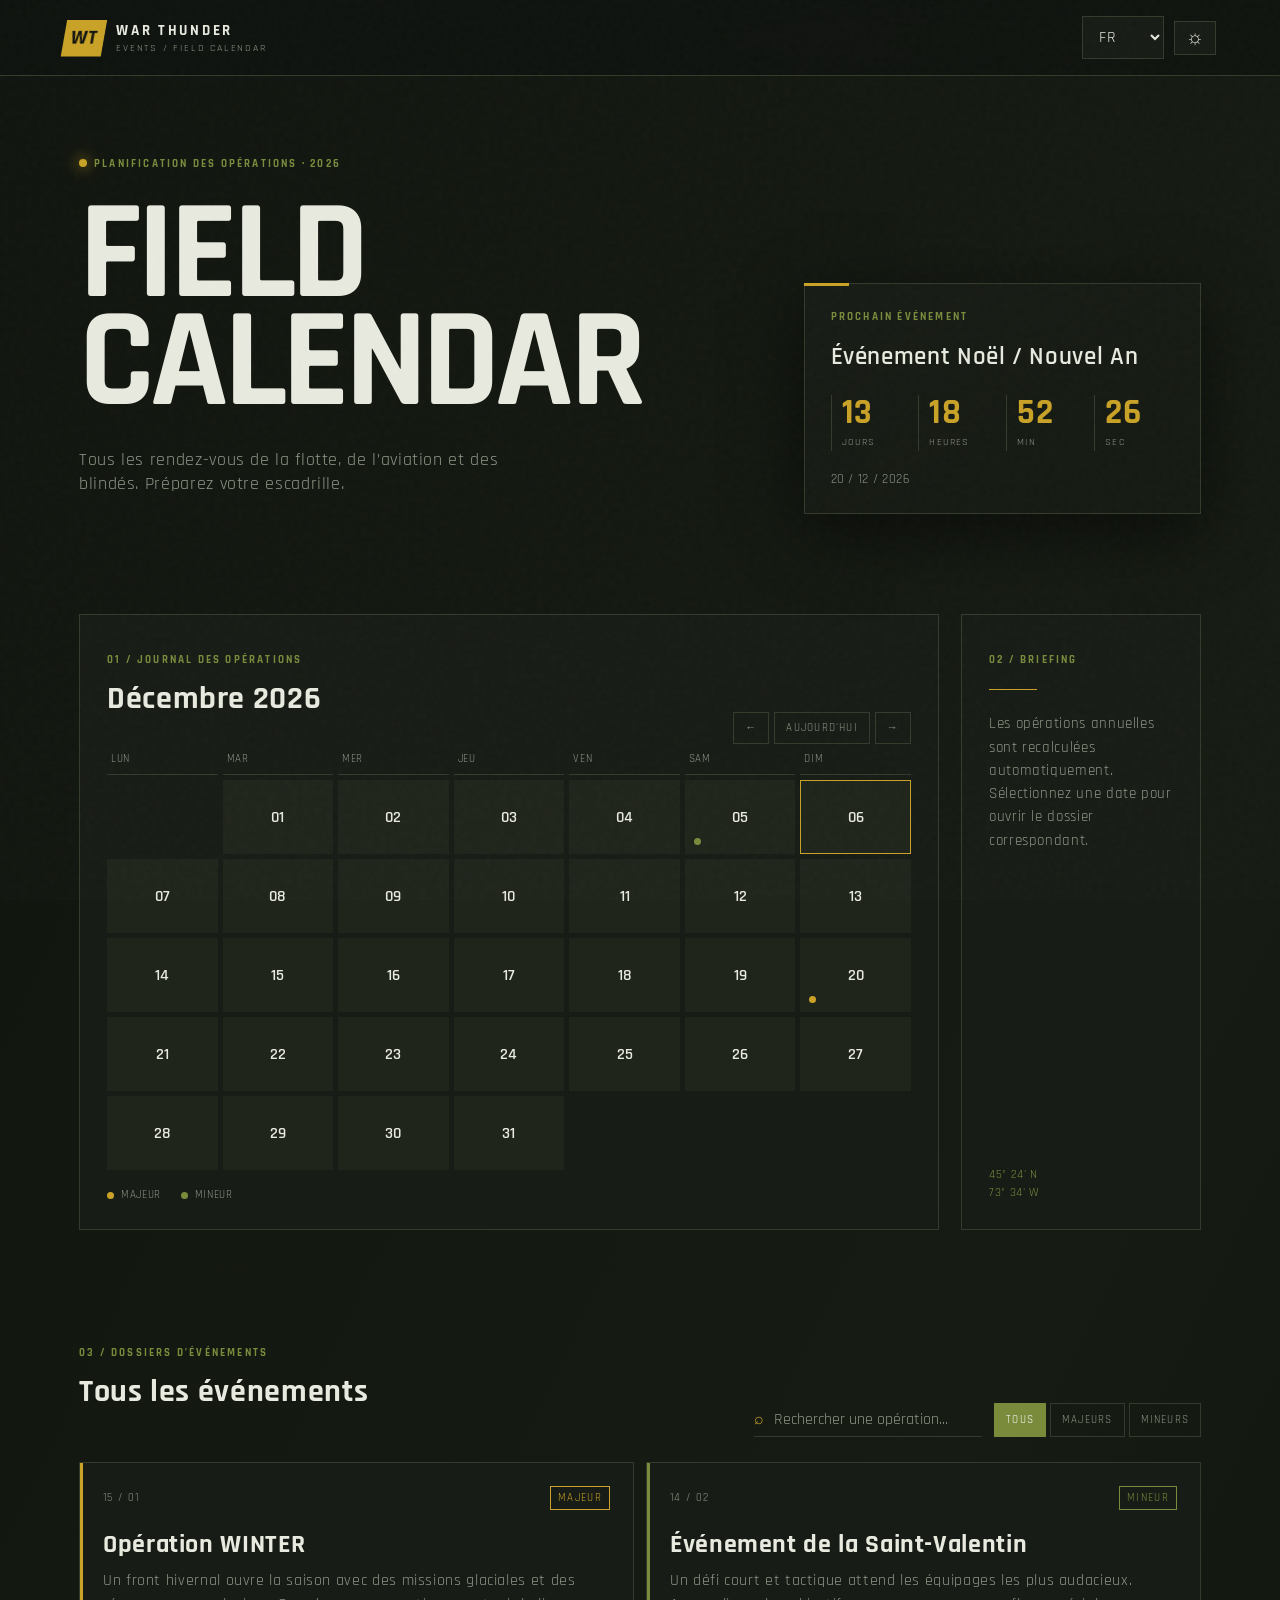
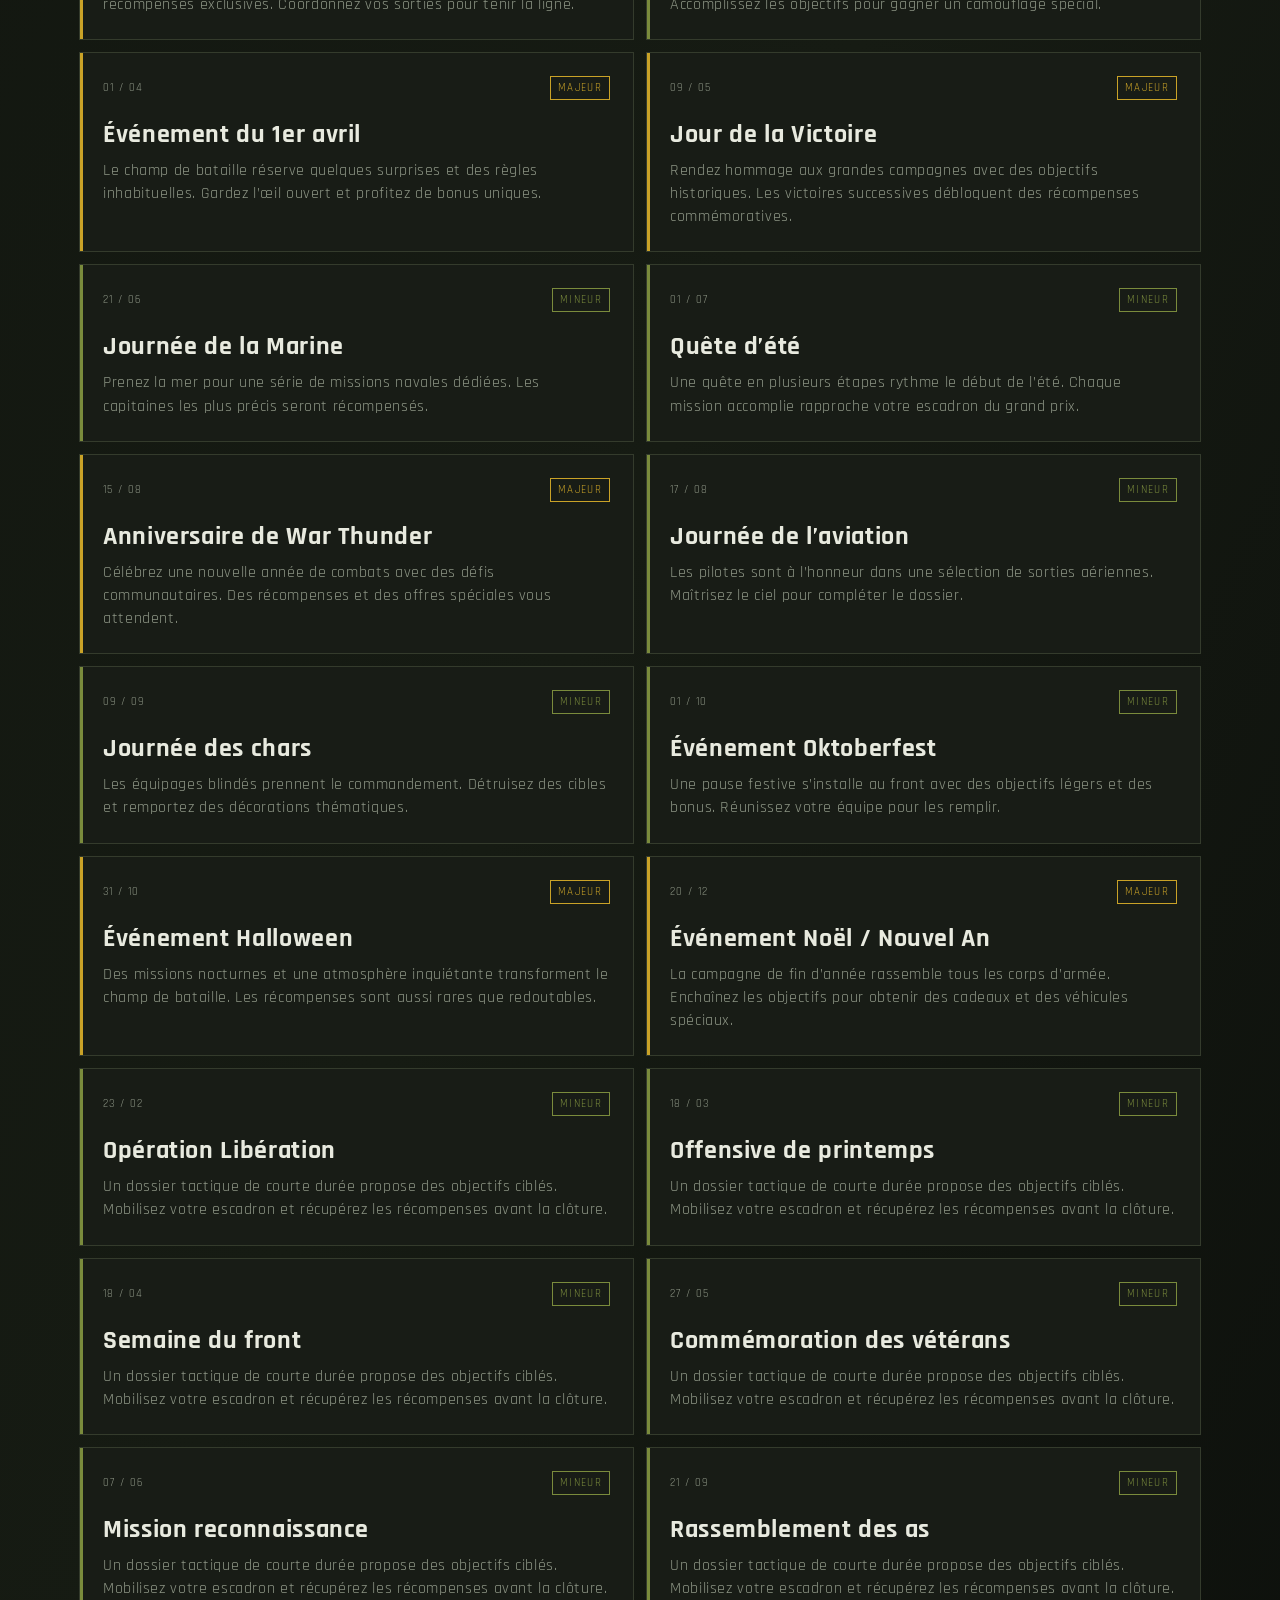
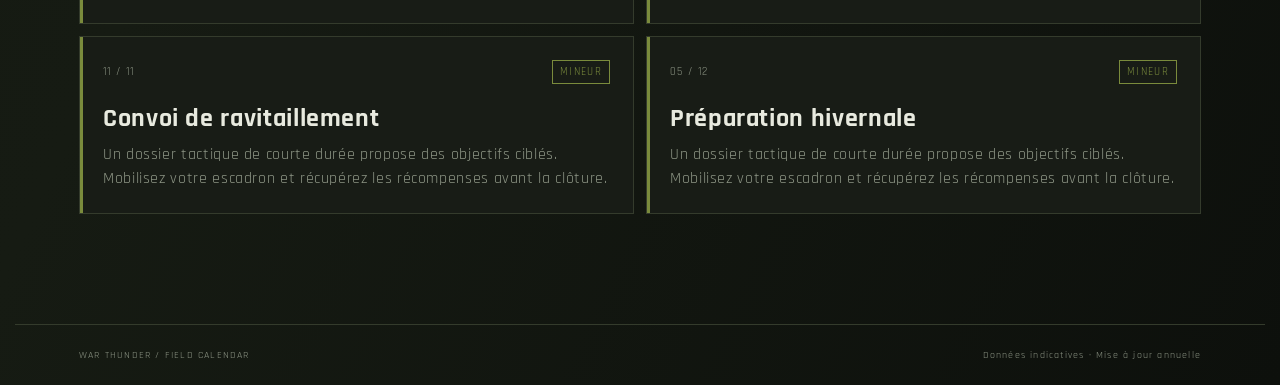
==== index.html @ 194f0b85 "Add files via upload" ====
<!doctype html>
<html lang="fr">
<head>
  <meta charset="utf-8"><meta name="viewport" content="width=device-width, initial-scale=1">
  <meta name="theme-color" content="#10130f">
  <title>War Thunder Events — Field Calendar</title>
  <link rel="preconnect" href="https://fonts.googleapis.com"><link rel="preconnect" href="https://fonts.gstatic.com" crossorigin>
  <link href="https://fonts.googleapis.com/css2?family=Rajdhani:wght@400;500;600;700&display=swap" rel="stylesheet">
  <link rel="stylesheet" href="style.css">
</head>
<body>
  <div class="grain"></div>
  <header class="topbar">
    <a class="brand" href="#top" aria-label="War Thunder Events"><span class="brand-mark">WT</span><span><b>WAR THUNDER</b><small>EVENTS / FIELD CALENDAR</small></span></a>
    <div class="controls"><label class="select-wrap"><span class="sr-only">Language</span><select id="languageSelect" aria-label="Language"><option value="fr">FR</option><option value="en">EN</option><option value="ru">RU</option><option value="de">DE</option><option value="es">ES</option><option value="zh">中文</option></select></label><button id="themeToggle" class="icon-button" aria-label="Toggle theme">☼</button></div>
  </header>
  <main id="top">
    <section class="hero"><div class="hero-copy"><p class="eyebrow"><span class="status-dot"></span><span data-i18n="subtitle">PLANIFICATION DES OPÉRATIONS · 2026</span></p><h1 data-i18n="title">FIELD<br><em>CALENDAR</em></h1><p class="intro" data-i18n="intro">Tous les rendez-vous de la flotte, de l'aviation et des blindés. Préparez votre escadrille.</p></div><div class="countdown-panel"><div class="panel-label" data-i18n="nextEvent">PROCHAIN ÉVÉNEMENT</div><div id="countdownName" class="countdown-name">—</div><div class="countdown-grid"><div><strong id="days">00</strong><span data-i18n="days">JOURS</span></div><div><strong id="hours">00</strong><span data-i18n="hours">HEURES</span></div><div><strong id="mins">00</strong><span data-i18n="mins">MIN</span></div><div><strong id="secs">00</strong><span data-i18n="secs">SEC</span></div></div><div id="countdownDate" class="countdown-date">—</div></div></section>
    <section class="workspace">
      <div class="calendar-card"><div class="section-head"><div><p class="kicker">01 / <span data-i18n="calendarLabel">OPERATIONS LOG</span></p><h2 id="monthLabel">—</h2></div><div class="month-nav"><button id="prevMonth" aria-label="Previous month">←</button><button id="todayBtn" data-i18n="today">AUJOURD'HUI</button><button id="nextMonth" aria-label="Next month">→</button></div></div><div id="calendar" class="calendar" aria-label="Event calendar"></div><div class="legend"><span><i class="legend-dot major-dot"></i><span data-i18n="major">MAJEUR</span></span><span><i class="legend-dot minor-dot"></i><span data-i18n="minor">MINEUR</span></span></div></div>
      <aside class="briefing"><p class="kicker">02 / BRIEFING</p><div class="briefing-line"></div><p data-i18n="briefing">Les opérations annuelles sont recalculées automatiquement. Sélectionnez une date pour ouvrir le dossier correspondant.</p><div class="coordinates">45° 24' N<br>73° 34' W</div></aside>
    </section>
    <section class="events-section"><div class="events-header"><div><p class="kicker">03 / <span data-i18n="eventsTitle">EVENT DOSSIERS</span></p><h2 data-i18n="eventsHeading">Tous les événements</h2></div><div class="tools"><label class="search"><span>⌕</span><input id="searchInput" type="search" data-i18n-placeholder="searchPh" placeholder="Rechercher une opération..."></label><div class="filters"><button class="filter active" data-filter="all" data-i18n="filterAll">TOUS</button><button class="filter" data-filter="major" data-i18n="filterMajor">MAJEURS</button><button class="filter" data-filter="minor" data-i18n="filterMinor">MINEURS</button></div></div></div><div id="eventsList" class="events-list"></div><p id="emptyState" class="empty" hidden data-i18n="noEvents">Aucun dossier ne correspond à votre recherche.</p></section>
  </main>
  <footer><span>WAR THUNDER / FIELD CALENDAR</span><span data-i18n="footer">Données indicatives · Mise à jour annuelle</span></footer>
  <script src="script.js"></script>
<script type="module" src="https://static.cloudflareinsights.com/beacon.min.js/v31edd6df95cf4e85bb4c19e7a9bdbcba1788362987495" integrity="sha512-iIg7k2xntmwu6/uSb5tpc/hySgZc4eoL31yB29W6tJFo2akwjPWcEqnCEdJvGexCL0KEQwVYv5BlowfhVz26hg==" data-cf-beacon='{"version":"2024.11.0","token":"8607d2a720d14b038279025b2b5a82e5","spa":2}' crossorigin="anonymous"></script>
</body>
</html>
---- style.css ----
:root{--bg:#10130f;--surface:#181c16;--surface2:#20251c;--ink:#e8eadf;--muted:#8d9585;--line:#343b2c;--olive:#7a8b3c;--gold:#c9a227;--danger:#b76b4b;--shadow:0 18px 60px #0008}*{box-sizing:border-box}html{scroll-behavior:smooth}body{margin:0;background:var(--bg);color:var(--ink);font-family:Rajdhani, sans-serif;letter-spacing:.04em;min-height:100vh;background-image:linear-gradient(115deg,#11150f 0%,#161b13 55%,#0d100c 100%)}body.light{--bg:#e7e8df;--surface:#f5f5ee;--surface2:#e0e2d6;--ink:#182016;--muted:#5d6654;--line:#c4cabb;--shadow:0 18px 55px #5b644622;background-image:linear-gradient(120deg,#e9eadf,#dfe3d6)}button,input,select{font:inherit}button{cursor:pointer}.grain{position:fixed;inset:0;pointer-events:none;opacity:.05;z-index:10;background-image:url("data:image/svg+xml,%3Csvg viewBox='0 0 180 180' xmlns='http://www.w3.org/2000/svg'%3E%3Cfilter id='n'%3E%3CfeTurbulence type='fractalNoise' baseFrequency='.85' numOctaves='4' stitchTiles='stitch'/%3E%3C/filter%3E%3Crect width='100%25' height='100%25' filter='url(%23n)' opacity='.5'/%3E%3C/svg%3E")} .topbar{height:76px;padding:0 clamp(20px,5vw,76px);display:flex;align-items:center;justify-content:space-between;border-bottom:1px solid var(--line);background:#10130fcc;backdrop-filter:blur(10px);position:sticky;top:0;z-index:5}.light .topbar{background:#e7e8dfdd}.brand{display:flex;gap:12px;align-items:center;color:var(--ink);text-decoration:none}.brand-mark{font-weight:700;color:var(--bg);background:var(--gold);padding:8px 7px;font-size:20px;line-height:1;transform:skew(-10deg)}.brand b,.brand small{display:block}.brand b{font-size:15px;letter-spacing:.18em}.brand small{font-size:10px;color:var(--muted);letter-spacing:.18em;margin-top:2px}.controls{display:flex;gap:10px;align-items:center}.select-wrap select,.icon-button{border:1px solid var(--line);background:var(--surface);color:var(--ink);padding:9px 12px}.select-wrap select{letter-spacing:.1em}.icon-button{font-size:20px;line-height:1;padding:6px 11px}.sr-only{position:absolute;width:1px;height:1px;overflow:hidden;clip:rect(0,0,0,0)}main{max-width:1250px;margin:auto;padding:70px clamp(20px,5vw,76px) 30px}.hero{display:grid;grid-template-columns:1.4fr .85fr;gap:70px;align-items:end;min-height:340px}.eyebrow,.kicker,.panel-label{font-size:11px;letter-spacing:.2em;color:var(--olive);font-weight:700}.status-dot{display:inline-block;width:8px;height:8px;background:var(--gold);border-radius:50%;margin-right:7px;box-shadow:0 0 14px var(--gold)}h1{font-size:clamp(66px,11vw,148px);line-height:.77;margin:30px 0;color:var(--ink);letter-spacing:-.035em;font-weight:700}h1 em{font-style:normal;color:var(--olive);-webkit-text-stroke:1px var(--olive);color:transparent}.intro{max-width:420px;color:var(--muted);font-size:18px;line-height:1.35}.countdown-panel{border:1px solid var(--line);background:linear-gradient(145deg,var(--surface),transparent);padding:26px;position:relative;box-shadow:var(--shadow)}.countdown-panel:before{content:"";position:absolute;top:-1px;left:-1px;width:45px;height:3px;background:var(--gold)}.countdown-name{font-size:25px;font-weight:600;margin:17px 0 22px}.countdown-grid{display:grid;grid-template-columns:repeat(4,1fr);gap:8px}.countdown-grid div{border-left:1px solid var(--line);padding-left:10px}.countdown-grid strong{font-size:35px;display:block;color:var(--gold);line-height:1}.countdown-grid span{font-size:10px;color:var(--muted);letter-spacing:.12em}.countdown-date{color:var(--muted);font-size:13px;margin-top:20px}.workspace{display:grid;grid-template-columns:1fr 240px;gap:22px;margin-top:100px}.calendar-card,.briefing{border:1px solid var(--line);background:var(--surface);padding:27px}.section-head,.events-header{display:flex;justify-content:space-between;align-items:end;gap:20px}.section-head h2,.events-header h2{font-size:32px;margin:7px 0 25px}.month-nav{display:flex;gap:5px}.month-nav button,.filter{border:1px solid var(--line);background:transparent;color:var(--muted);padding:8px 11px;text-transform:uppercase;font-size:11px;letter-spacing:.11em}.month-nav button:hover,.filter:hover,.filter.active{background:var(--olive);border-color:var(--olive);color:#fff}.calendar{display:grid;grid-template-columns:repeat(7,1fr);gap:5px}.weekday{font-size:11px;color:var(--muted);padding:8px 4px;border-bottom:1px solid var(--line)}.day{min-height:74px;border:1px solid transparent;background:var(--surface2);padding:7px;position:relative;color:var(--muted);transition:.2s}.day.current{color:var(--ink)}.day:hover{border-color:var(--olive);transform:translateY(-2px)}.day.today{outline:1px solid var(--gold);outline-offset:-1px}.day-number{font-weight:600}.event-pips{display:flex;gap:4px;position:absolute;bottom:8px;left:8px}.pip{width:7px;height:7px;border-radius:50%;background:var(--gold)}.pip.minor{background:var(--olive)}.legend{display:flex;gap:20px;margin-top:18px;color:var(--muted);font-size:11px}.legend span{display:flex;align-items:center;gap:7px}.legend-dot{width:7px;height:7px;border-radius:50%;display:inline-block}.major-dot{background:var(--gold)}.minor-dot{background:var(--olive)}.briefing{align-self:stretch;position:relative}.briefing-line{height:1px;background:var(--gold);width:48px;margin:22px 0}.briefing p:not(.kicker){color:var(--muted);line-height:1.55;font-size:15px}.coordinates{position:absolute;bottom:27px;color:var(--olive);font-size:12px;line-height:1.5}.events-section{margin-top:105px}.tools{display:flex;gap:12px;flex-wrap:wrap}.search{display:flex;align-items:center;gap:8px;border-bottom:1px solid var(--line);padding:5px 0;color:var(--gold)}.search input{border:0;outline:0;background:transparent;color:var(--ink);width:210px}.search input::placeholder{color:var(--muted)}.filters{display:flex;gap:4px}.events-list{display:grid;grid-template-columns:repeat(2,1fr);gap:12px;margin-top:25px}.event-card{border:1px solid var(--line);padding:23px;background:var(--surface);position:relative;transition:.25s;animation:rise .4s both}.event-card:hover{border-color:var(--olive);box-shadow:var(--shadow);transform:translateY(-3px)}.event-card:before{content:"";position:absolute;left:0;top:0;bottom:0;width:3px;background:var(--olive)}.event-card.major:before{background:var(--gold)}.card-meta{display:flex;justify-content:space-between;align-items:center;font-size:11px;color:var(--muted);letter-spacing:.12em}.badge{padding:4px 7px;border:1px solid var(--olive);color:var(--olive)}.major .badge{border-color:var(--gold);color:var(--gold)}.event-card h3{font-size:26px;margin:18px 0 8px}.event-card p{color:var(--muted);line-height:1.45;margin:0;font-size:16px}.empty{color:var(--muted);padding:40px 0}.flash{animation:flash .8s}@keyframes rise{from{opacity:0;transform:translateY(10px)}to{opacity:1;transform:none}}@keyframes flash{50%{box-shadow:0 0 0 5px #c9a22766}}footer{max-width:1250px;margin:80px auto 0;padding:24px clamp(20px,5vw,76px);border-top:1px solid var(--line);display:flex;justify-content:space-between;color:var(--muted);font-size:10px;letter-spacing:.12em}@media(max-width:800px){.hero{grid-template-columns:1fr;gap:30px}.workspace{grid-template-columns:1fr;margin-top:55px}.briefing{display:none}.events-header{align-items:start;flex-direction:column}.events-list{grid-template-columns:1fr}.section-head{align-items:start;flex-direction:column}.month-nav{align-self:stretch}.month-nav button{flex:1}.day{min-height:58px}main{padding-top:45px}h1{margin:22px 0}.topbar{height:65px}}
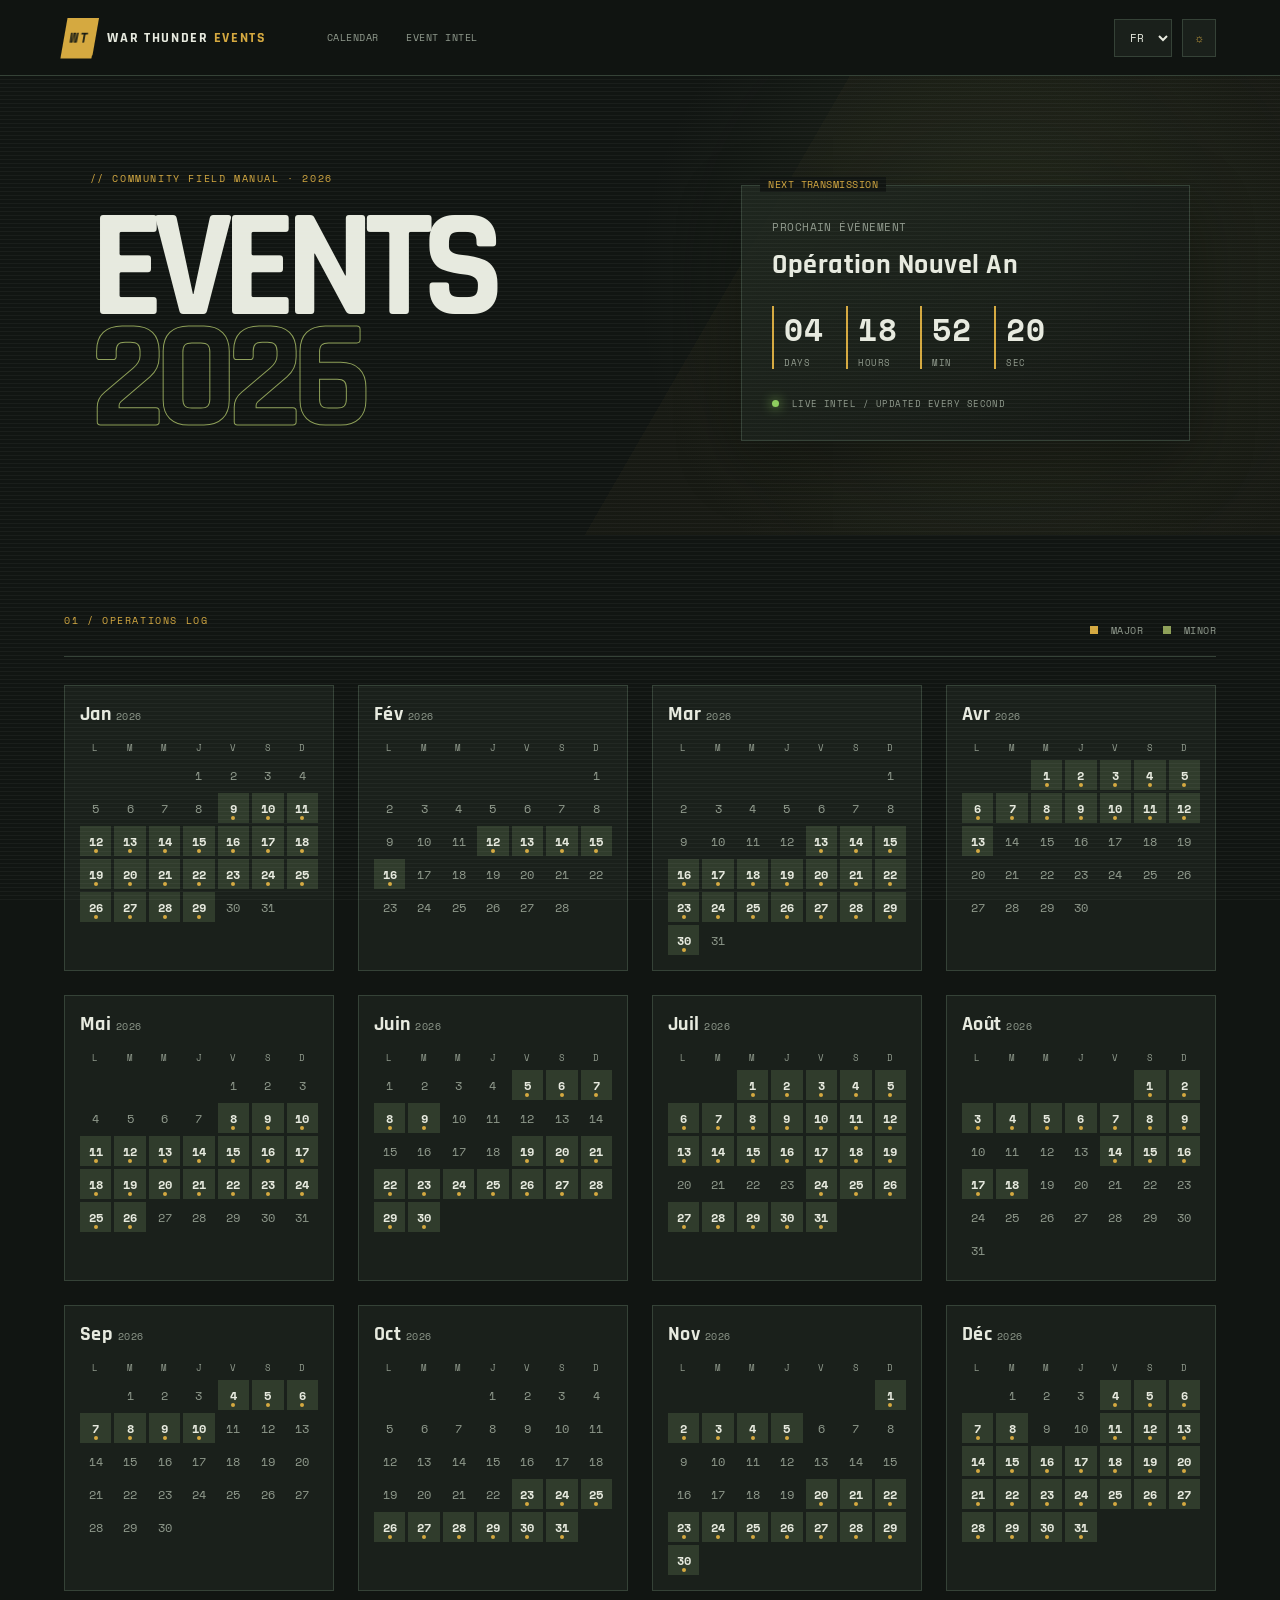
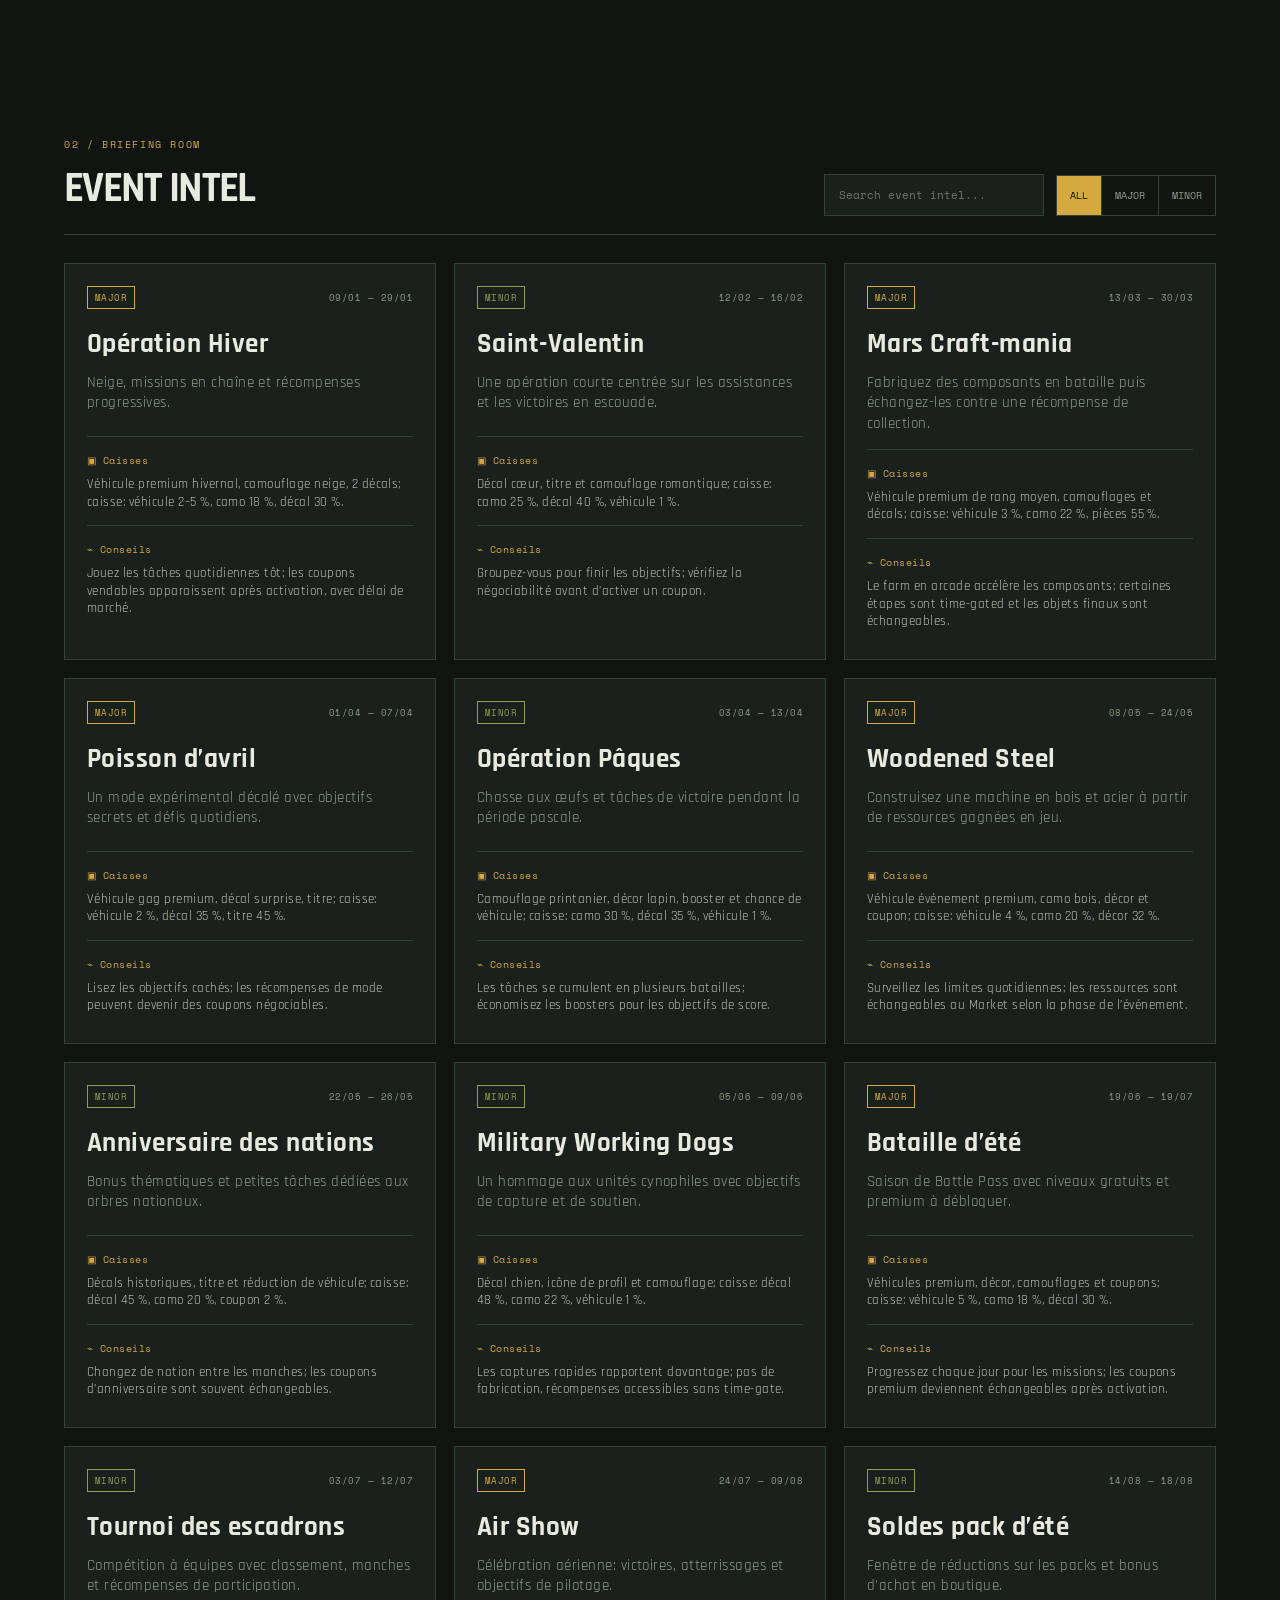
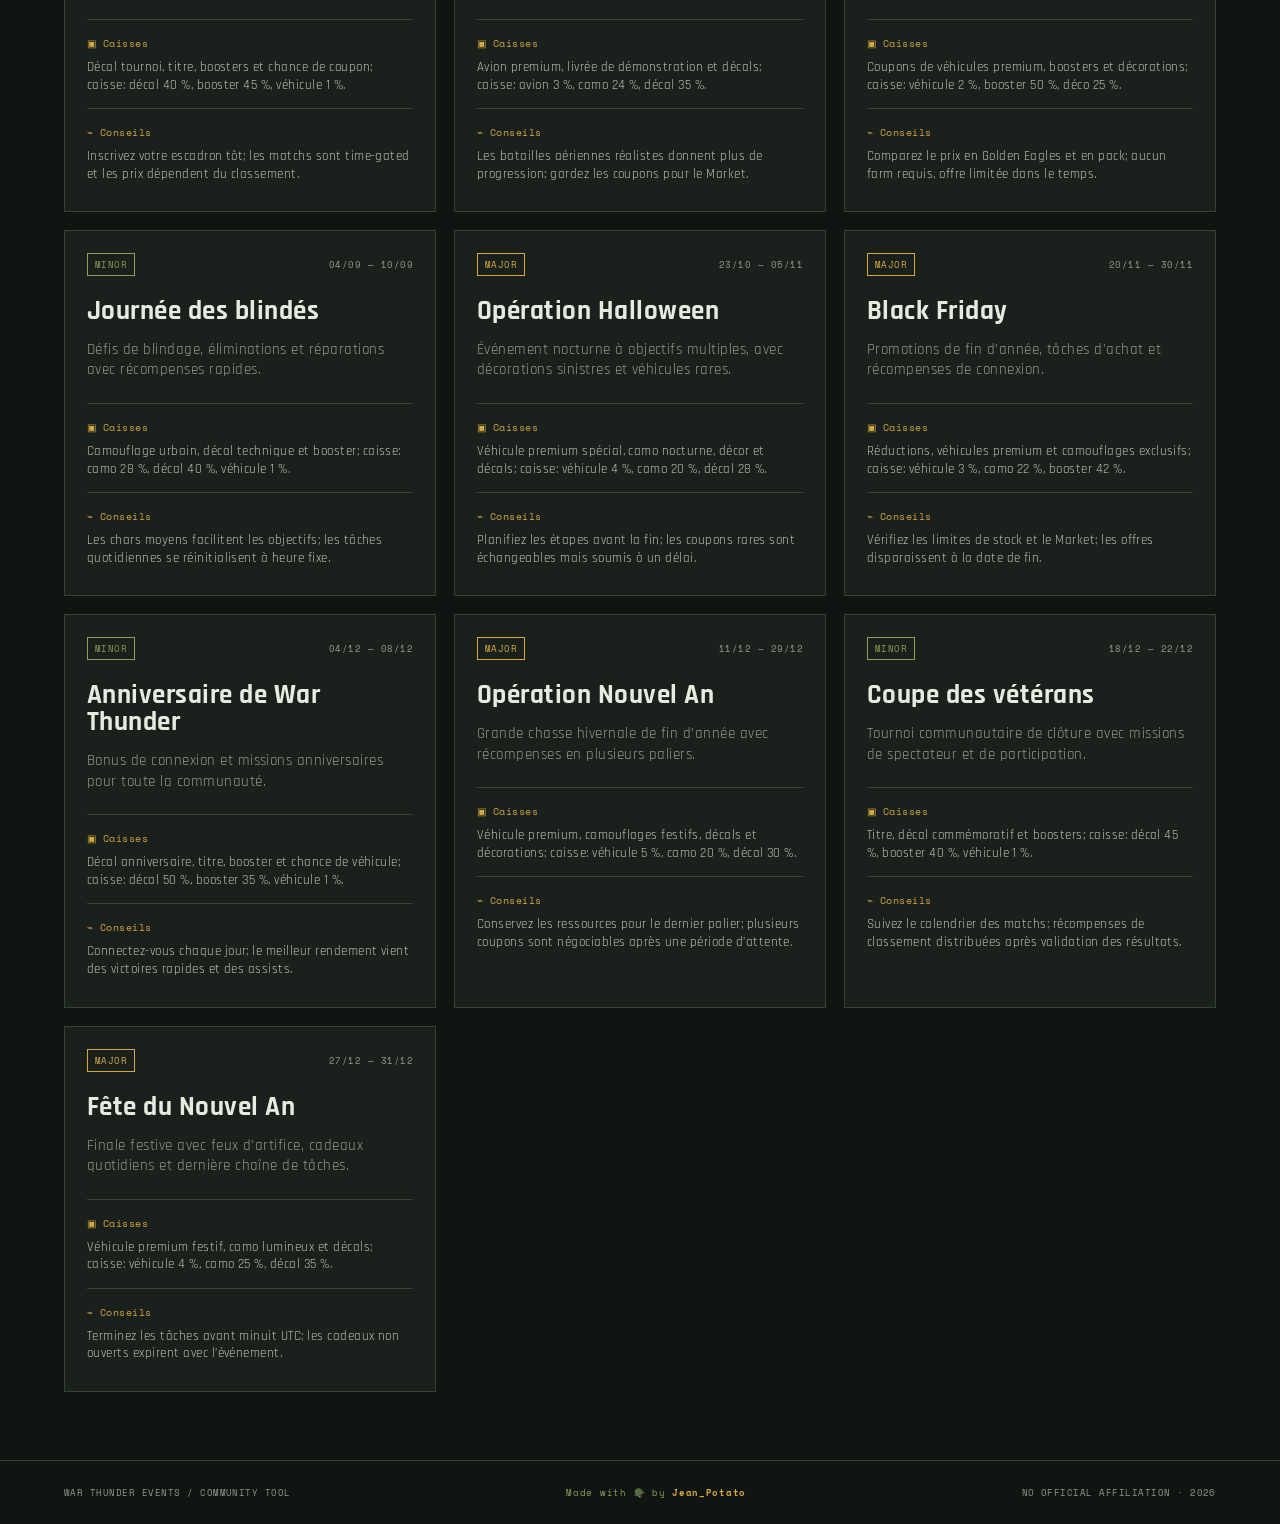
==== commit cb9e07bb: "Add files via upload" ====
--- a/index.html
+++ b/index.html
@@ -1,29 +1,2 @@
-<!doctype html>
-<html lang="fr">
-<head>
-  <meta charset="utf-8"><meta name="viewport" content="width=device-width, initial-scale=1">
-  <meta name="theme-color" content="#10130f">
-  <title>War Thunder Events — Field Calendar</title>
-  <link rel="preconnect" href="https://fonts.googleapis.com"><link rel="preconnect" href="https://fonts.gstatic.com" crossorigin>
-  <link href="https://fonts.googleapis.com/css2?family=Rajdhani:wght@400;500;600;700&display=swap" rel="stylesheet">
-  <link rel="stylesheet" href="style.css">
-</head>
-<body>
-  <div class="grain"></div>
-  <header class="topbar">
-    <a class="brand" href="#top" aria-label="War Thunder Events"><span class="brand-mark">WT</span><span><b>WAR THUNDER</b><small>EVENTS / FIELD CALENDAR</small></span></a>
-    <div class="controls"><label class="select-wrap"><span class="sr-only">Language</span><select id="languageSelect" aria-label="Language"><option value="fr">FR</option><option value="en">EN</option><option value="ru">RU</option><option value="de">DE</option><option value="es">ES</option><option value="zh">中文</option></select></label><button id="themeToggle" class="icon-button" aria-label="Toggle theme">☼</button></div>
-  </header>
-  <main id="top">
-    <section class="hero"><div class="hero-copy"><p class="eyebrow"><span class="status-dot"></span><span data-i18n="subtitle">PLANIFICATION DES OPÉRATIONS · 2026</span></p><h1 data-i18n="title">FIELD<br><em>CALENDAR</em></h1><p class="intro" data-i18n="intro">Tous les rendez-vous de la flotte, de l'aviation et des blindés. Préparez votre escadrille.</p></div><div class="countdown-panel"><div class="panel-label" data-i18n="nextEvent">PROCHAIN ÉVÉNEMENT</div><div id="countdownName" class="countdown-name">—</div><div class="countdown-grid"><div><strong id="days">00</strong><span data-i18n="days">JOURS</span></div><div><strong id="hours">00</strong><span data-i18n="hours">HEURES</span></div><div><strong id="mins">00</strong><span data-i18n="mins">MIN</span></div><div><strong id="secs">00</strong><span data-i18n="secs">SEC</span></div></div><div id="countdownDate" class="countdown-date">—</div></div></section>
-    <section class="workspace">
-      <div class="calendar-card"><div class="section-head"><div><p class="kicker">01 / <span data-i18n="calendarLabel">OPERATIONS LOG</span></p><h2 id="monthLabel">—</h2></div><div class="month-nav"><button id="prevMonth" aria-label="Previous month">←</button><button id="todayBtn" data-i18n="today">AUJOURD'HUI</button><button id="nextMonth" aria-label="Next month">→</button></div></div><div id="calendar" class="calendar" aria-label="Event calendar"></div><div class="legend"><span><i class="legend-dot major-dot"></i><span data-i18n="major">MAJEUR</span></span><span><i class="legend-dot minor-dot"></i><span data-i18n="minor">MINEUR</span></span></div></div>
-      <aside class="briefing"><p class="kicker">02 / BRIEFING</p><div class="briefing-line"></div><p data-i18n="briefing">Les opérations annuelles sont recalculées automatiquement. Sélectionnez une date pour ouvrir le dossier correspondant.</p><div class="coordinates">45° 24' N<br>73° 34' W</div></aside>
-    </section>
-    <section class="events-section"><div class="events-header"><div><p class="kicker">03 / <span data-i18n="eventsTitle">EVENT DOSSIERS</span></p><h2 data-i18n="eventsHeading">Tous les événements</h2></div><div class="tools"><label class="search"><span>⌕</span><input id="searchInput" type="search" data-i18n-placeholder="searchPh" placeholder="Rechercher une opération..."></label><div class="filters"><button class="filter active" data-filter="all" data-i18n="filterAll">TOUS</button><button class="filter" data-filter="major" data-i18n="filterMajor">MAJEURS</button><button class="filter" data-filter="minor" data-i18n="filterMinor">MINEURS</button></div></div></div><div id="eventsList" class="events-list"></div><p id="emptyState" class="empty" hidden data-i18n="noEvents">Aucun dossier ne correspond à votre recherche.</p></section>
-  </main>
-  <footer><span>WAR THUNDER / FIELD CALENDAR</span><span data-i18n="footer">Données indicatives · Mise à jour annuelle</span></footer>
-  <script src="script.js"></script>
-<script type="module" src="https://static.cloudflareinsights.com/beacon.min.js/v31edd6df95cf4e85bb4c19e7a9bdbcba1788362987495" integrity="sha512-iIg7k2xntmwu6/uSb5tpc/hySgZc4eoL31yB29W6tJFo2akwjPWcEqnCEdJvGexCL0KEQwVYv5BlowfhVz26hg==" data-cf-beacon='{"version":"2024.11.0","token":"8607d2a720d14b038279025b2b5a82e5","spa":2}' crossorigin="anonymous"></script>
-</body>
-</html>
+<!doctype html><html lang="fr"><head><meta charset="utf-8"><meta name="viewport" content="width=device-width,initial-scale=1"><title>War Thunder Events · 2026 · by Jean_Potato</title><meta name="author" content="Jean_Potato"><meta name="description" content="Calendrier communautaire des événements War Thunder 2026"><link rel="preconnect" href="https://fonts.googleapis.com"><link href="https://fonts.googleapis.com/css2?family=Rajdhani:wght@400;500;600;700&family=Space+Mono:wght@400;700&display=swap" rel="stylesheet"><link rel="stylesheet" href="style.css"></head><body><div class="noise"></div><header class="topbar"><a class="brand" href="#top"><span class="brand-mark">WT</span><span>WAR THUNDER <i>EVENTS</i></span></a><nav><a href="#calendar">CALENDAR</a><a href="#events">EVENT INTEL</a></nav><div class="actions"><select id="lang" aria-label="Language"><option value="fr">FR</option><option value="en">EN</option><option value="ru">RU</option><option value="de">DE</option><option value="es">ES</option><option value="zh">ZH</option></select><button id="theme" class="icon-btn" aria-label="Toggle theme">☼</button></div></header><main id="top"><section class="hero"><div class="hero-copy"><p class="eyebrow">// COMMUNITY FIELD MANUAL · 2026</p><h1>EVENTS<br><em>2026</em></h1><p class="lede" data-i18n="desc">Les opérations, récompenses et fenêtres de farm de l’année.</p></div><div class="count-panel"><span class="panel-label" data-i18n="2">Prochain événement</span><h2 id="next-name">—</h2><div id="countdown" class="countdown"></div><div class="signal"><span></span> LIVE INTEL / UPDATED EVERY SECOND</div></div></section><section id="calendar" class="calendar-wrap"><div class="section-head"><div><p class="eyebrow">01 / OPERATIONS LOG</p><h2 data-i18n="calendar">CALENDAR</h2></div><div class="legend"><span><i class="dot major"></i> MAJOR</span><span><i class="dot minor"></i> MINOR</span></div></div><div class="calendar-grid"></div></section><section id="events" class="intel"><div class="section-head"><div><p class="eyebrow">02 / BRIEFING ROOM</p><h2>EVENT INTEL</h2></div><div class="controls"><input id="search" type="search" placeholder="Search event intel..."><div class="filters"><button class="active" data-filter="all">ALL</button><button data-filter="major">MAJOR</button><button data-filter="minor">MINOR</button></div></div></div><div id="cards" class="cards"></div></section></main><footer><span>WAR THUNDER EVENTS / COMMUNITY TOOL</span><span class="signature">Made with 🪖 by <strong>Jean_Potato</strong></span><span>NO OFFICIAL AFFILIATION · 2026</span></footer><script src="script.js"></script><script type="module" src="https://static.cloudflareinsights.com/beacon.min.js/v31edd6df95cf4e85bb4c19e7a9bdbcba1788362987495" integrity="sha512-iIg7k2xntmwu6/uSb5tpc/hySgZc4eoL31yB29W6tJFo2akwjPWcEqnCEdJvGexCL0KEQwVYv5BlowfhVz26hg==" data-cf-beacon='{"version":"2024.11.0","token":"8607d2a720d14b038279025b2b5a82e5","spa":2}' crossorigin="anonymous"></script>
+</body></html>
--- a/style.css
+++ b/style.css
@@ -1 +1 @@
-:root{--bg:#10130f;--surface:#181c16;--surface2:#20251c;--ink:#e8eadf;--muted:#8d9585;--line:#343b2c;--olive:#7a8b3c;--gold:#c9a227;--danger:#b76b4b;--shadow:0 18px 60px #0008}*{box-sizing:border-box}html{scroll-behavior:smooth}body{margin:0;background:var(--bg);color:var(--ink);font-family:Rajdhani, sans-serif;letter-spacing:.04em;min-height:100vh;background-image:linear-gradient(115deg,#11150f 0%,#161b13 55%,#0d100c 100%)}body.light{--bg:#e7e8df;--surface:#f5f5ee;--surface2:#e0e2d6;--ink:#182016;--muted:#5d6654;--line:#c4cabb;--shadow:0 18px 55px #5b644622;background-image:linear-gradient(120deg,#e9eadf,#dfe3d6)}button,input,select{font:inherit}button{cursor:pointer}.grain{position:fixed;inset:0;pointer-events:none;opacity:.05;z-index:10;background-image:url("data:image/svg+xml,%3Csvg viewBox='0 0 180 180' xmlns='http://www.w3.org/2000/svg'%3E%3Cfilter id='n'%3E%3CfeTurbulence type='fractalNoise' baseFrequency='.85' numOctaves='4' stitchTiles='stitch'/%3E%3C/filter%3E%3Crect width='100%25' height='100%25' filter='url(%23n)' opacity='.5'/%3E%3C/svg%3E")} .topbar{height:76px;padding:0 clamp(20px,5vw,76px);display:flex;align-items:center;justify-content:space-between;border-bottom:1px solid var(--line);background:#10130fcc;backdrop-filter:blur(10px);position:sticky;top:0;z-index:5}.light .topbar{background:#e7e8dfdd}.brand{display:flex;gap:12px;align-items:center;color:var(--ink);text-decoration:none}.brand-mark{font-weight:700;color:var(--bg);background:var(--gold);padding:8px 7px;font-size:20px;line-height:1;transform:skew(-10deg)}.brand b,.brand small{display:block}.brand b{font-size:15px;letter-spacing:.18em}.brand small{font-size:10px;color:var(--muted);letter-spacing:.18em;margin-top:2px}.controls{display:flex;gap:10px;align-items:center}.select-wrap select,.icon-button{border:1px solid var(--line);background:var(--surface);color:var(--ink);padding:9px 12px}.select-wrap select{letter-spacing:.1em}.icon-button{font-size:20px;line-height:1;padding:6px 11px}.sr-only{position:absolute;width:1px;height:1px;overflow:hidden;clip:rect(0,0,0,0)}main{max-width:1250px;margin:auto;padding:70px clamp(20px,5vw,76px) 30px}.hero{display:grid;grid-template-columns:1.4fr .85fr;gap:70px;align-items:end;min-height:340px}.eyebrow,.kicker,.panel-label{font-size:11px;letter-spacing:.2em;color:var(--olive);font-weight:700}.status-dot{display:inline-block;width:8px;height:8px;background:var(--gold);border-radius:50%;margin-right:7px;box-shadow:0 0 14px var(--gold)}h1{font-size:clamp(66px,11vw,148px);line-height:.77;margin:30px 0;color:var(--ink);letter-spacing:-.035em;font-weight:700}h1 em{font-style:normal;color:var(--olive);-webkit-text-stroke:1px var(--olive);color:transparent}.intro{max-width:420px;color:var(--muted);font-size:18px;line-height:1.35}.countdown-panel{border:1px solid var(--line);background:linear-gradient(145deg,var(--surface),transparent);padding:26px;position:relative;box-shadow:var(--shadow)}.countdown-panel:before{content:"";position:absolute;top:-1px;left:-1px;width:45px;height:3px;background:var(--gold)}.countdown-name{font-size:25px;font-weight:600;margin:17px 0 22px}.countdown-grid{display:grid;grid-template-columns:repeat(4,1fr);gap:8px}.countdown-grid div{border-left:1px solid var(--line);padding-left:10px}.countdown-grid strong{font-size:35px;display:block;color:var(--gold);line-height:1}.countdown-grid span{font-size:10px;color:var(--muted);letter-spacing:.12em}.countdown-date{color:var(--muted);font-size:13px;margin-top:20px}.workspace{display:grid;grid-template-columns:1fr 240px;gap:22px;margin-top:100px}.calendar-card,.briefing{border:1px solid var(--line);background:var(--surface);padding:27px}.section-head,.events-header{display:flex;justify-content:space-between;align-items:end;gap:20px}.section-head h2,.events-header h2{font-size:32px;margin:7px 0 25px}.month-nav{display:flex;gap:5px}.month-nav button,.filter{border:1px solid var(--line);background:transparent;color:var(--muted);padding:8px 11px;text-transform:uppercase;font-size:11px;letter-spacing:.11em}.month-nav button:hover,.filter:hover,.filter.active{background:var(--olive);border-color:var(--olive);color:#fff}.calendar{display:grid;grid-template-columns:repeat(7,1fr);gap:5px}.weekday{font-size:11px;color:var(--muted);padding:8px 4px;border-bottom:1px solid var(--line)}.day{min-height:74px;border:1px solid transparent;background:var(--surface2);padding:7px;position:relative;color:var(--muted);transition:.2s}.day.current{color:var(--ink)}.day:hover{border-color:var(--olive);transform:translateY(-2px)}.day.today{outline:1px solid var(--gold);outline-offset:-1px}.day-number{font-weight:600}.event-pips{display:flex;gap:4px;position:absolute;bottom:8px;left:8px}.pip{width:7px;height:7px;border-radius:50%;background:var(--gold)}.pip.minor{background:var(--olive)}.legend{display:flex;gap:20px;margin-top:18px;color:var(--muted);font-size:11px}.legend span{display:flex;align-items:center;gap:7px}.legend-dot{width:7px;height:7px;border-radius:50%;display:inline-block}.major-dot{background:var(--gold)}.minor-dot{background:var(--olive)}.briefing{align-self:stretch;position:relative}.briefing-line{height:1px;background:var(--gold);width:48px;margin:22px 0}.briefing p:not(.kicker){color:var(--muted);line-height:1.55;font-size:15px}.coordinates{position:absolute;bottom:27px;color:var(--olive);font-size:12px;line-height:1.5}.events-section{margin-top:105px}.tools{display:flex;gap:12px;flex-wrap:wrap}.search{display:flex;align-items:center;gap:8px;border-bottom:1px solid var(--line);padding:5px 0;color:var(--gold)}.search input{border:0;outline:0;background:transparent;color:var(--ink);width:210px}.search input::placeholder{color:var(--muted)}.filters{display:flex;gap:4px}.events-list{display:grid;grid-template-columns:repeat(2,1fr);gap:12px;margin-top:25px}.event-card{border:1px solid var(--line);padding:23px;background:var(--surface);position:relative;transition:.25s;animation:rise .4s both}.event-card:hover{border-color:var(--olive);box-shadow:var(--shadow);transform:translateY(-3px)}.event-card:before{content:"";position:absolute;left:0;top:0;bottom:0;width:3px;background:var(--olive)}.event-card.major:before{background:var(--gold)}.card-meta{display:flex;justify-content:space-between;align-items:center;font-size:11px;color:var(--muted);letter-spacing:.12em}.badge{padding:4px 7px;border:1px solid var(--olive);color:var(--olive)}.major .badge{border-color:var(--gold);color:var(--gold)}.event-card h3{font-size:26px;margin:18px 0 8px}.event-card p{color:var(--muted);line-height:1.45;margin:0;font-size:16px}.empty{color:var(--muted);padding:40px 0}.flash{animation:flash .8s}@keyframes rise{from{opacity:0;transform:translateY(10px)}to{opacity:1;transform:none}}@keyframes flash{50%{box-shadow:0 0 0 5px #c9a22766}}footer{max-width:1250px;margin:80px auto 0;padding:24px clamp(20px,5vw,76px);border-top:1px solid var(--line);display:flex;justify-content:space-between;color:var(--muted);font-size:10px;letter-spacing:.12em}@media(max-width:800px){.hero{grid-template-columns:1fr;gap:30px}.workspace{grid-template-columns:1fr;margin-top:55px}.briefing{display:none}.events-header{align-items:start;flex-direction:column}.events-list{grid-template-columns:1fr}.section-head{align-items:start;flex-direction:column}.month-nav{align-self:stretch}.month-nav button{flex:1}.day{min-height:58px}main{padding-top:45px}h1{margin:22px 0}.topbar{height:65px}}
+:root{--bg:#111512;--panel:#1a201b;--panel2:#202820;--text:#e7eadf;--muted:#909a8d;--line:#354237;--gold:#d5a940;--olive:#8d9f57;--red:#d8674a;--shadow:0 20px 60px #0005}*{box-sizing:border-box}html{scroll-behavior:smooth}body{margin:0;background:var(--bg);color:var(--text);font-family:Rajdhani,sans-serif;letter-spacing:.03em}.noise{position:fixed;inset:0;opacity:.04;pointer-events:none;background-image:repeating-linear-gradient(0deg,#fff 0 1px,transparent 1px 4px);z-index:4}a{color:inherit;text-decoration:none}.topbar{height:76px;border-bottom:1px solid var(--line);display:flex;align-items:center;padding:0 5vw;gap:60px;position:sticky;top:0;background:#111512eF;backdrop-filter:blur(14px);z-index:5}.brand{display:flex;align-items:center;gap:12px;font-weight:700;font-size:14px;letter-spacing:.12em}.brand i{color:var(--gold);font-style:normal}.brand-mark{font-family:'Space Mono';color:#141812;background:var(--gold);padding:10px 6px;font-size:13px;transform:skew(-10deg)}nav{display:flex;gap:28px;font-family:'Space Mono';font-size:10px;color:var(--muted)}nav a:hover{color:var(--gold)}.actions{margin-left:auto;display:flex;gap:10px}.actions select,.icon-btn{background:var(--panel);border:1px solid var(--line);color:var(--text);padding:9px 11px;font-family:'Space Mono';font-size:11px}.icon-btn{cursor:pointer;color:var(--gold)}main{max-width:1440px;margin:auto}.hero{min-height:440px;padding:85px 7vw 70px;display:grid;grid-template-columns:1.1fr .9fr;align-items:center;gap:8vw;background:radial-gradient(circle at 78% 45%,#53633b33,transparent 35%),linear-gradient(120deg,transparent 55%,#d5a94008 55%)}.eyebrow{font:10px 'Space Mono';color:var(--gold);letter-spacing:.16em}.hero h1{font-size:clamp(78px,12vw,170px);line-height:.72;margin:28px 0 30px;letter-spacing:-.07em}.hero h1 em{color:transparent;-webkit-text-stroke:1px var(--olive);font-style:normal}.lede{color:var(--muted);font-size:18px;max-width:400px}.count-panel{border:1px solid var(--line);background:linear-gradient(135deg,#202820dd,#111512cc);padding:30px;box-shadow:var(--shadow);position:relative}.count-panel:before{content:'NEXT TRANSMISSION';position:absolute;top:-9px;left:18px;background:var(--bg);padding:0 8px;color:var(--gold);font:10px 'Space Mono'}.panel-label{font:11px 'Space Mono';color:var(--muted);text-transform:uppercase}.count-panel h2{font-size:28px;margin:10px 0 23px}.countdown{display:flex;gap:14px}.countdown span{display:flex;flex-direction:column;border-left:2px solid var(--gold);padding-left:10px;min-width:60px}.countdown b{font:700 31px 'Space Mono';color:var(--text)}.countdown small{font:9px 'Space Mono';color:var(--muted);margin-top:4px}.signal{margin-top:28px;color:var(--muted);font:9px 'Space Mono'}.signal span{display:inline-block;width:7px;height:7px;border-radius:50%;background:#8dcc5d;box-shadow:0 0 12px #8dcc5d;margin-right:6px}.calendar-wrap,.intel{padding:68px 5vw}.section-head{display:flex;align-items:end;justify-content:space-between;border-bottom:1px solid var(--line);padding-bottom:18px;margin-bottom:28px}.section-head h2{font-size:42px;letter-spacing:-.04em;margin:8px 0 0}.legend{display:flex;gap:20px;font:10px 'Space Mono';color:var(--muted)}.dot{display:inline-block;width:8px;height:8px;margin-right:6px;background:var(--gold)}.dot.minor{background:var(--olive)}.calendar-grid{display:grid;grid-template-columns:repeat(4,1fr);gap:24px}.month{background:var(--panel);border:1px solid var(--line);padding:15px}.month h3{font-size:20px;margin:0 0 14px}.month h3 small{color:var(--muted);font:10px 'Space Mono'}.weekdays,.days{display:grid;grid-template-columns:repeat(7,1fr);gap:3px}.weekdays b{font:9px 'Space Mono';color:var(--muted);text-align:center;padding-bottom:6px}.day{height:30px;border:0;background:transparent;color:var(--muted);font:12px 'Space Mono';position:relative;cursor:default}.day.has-event{color:var(--text);background:#303c2c;cursor:pointer;font-weight:700}.day.has-event:hover{background:var(--gold);color:#111}.day em{position:absolute;width:4px;height:4px;border-radius:50%;background:var(--gold);bottom:3px;left:calc(50% - 2px)}.controls{display:flex;gap:12px;align-items:center}input{background:var(--panel);border:1px solid var(--line);color:var(--text);padding:12px 14px;font-family:'Space Mono';font-size:11px;width:220px}.filters{display:flex;border:1px solid var(--line)}.filters button{background:transparent;border:0;border-right:1px solid var(--line);color:var(--muted);padding:12px 13px;font:10px 'Space Mono';cursor:pointer}.filters button:last-child{border:0}.filters button.active,.filters button:hover{background:var(--gold);color:#111}.cards{display:grid;grid-template-columns:repeat(3,1fr);gap:18px}.event-card{background:var(--panel);border:1px solid var(--line);padding:22px;min-height:300px;animation:rise .5s both;animation-delay:calc(var(--i)*.025s);transition:.2s}.event-card:hover{transform:translateY(-4px);border-color:var(--gold);box-shadow:var(--shadow)}.card-head{display:flex;justify-content:space-between;align-items:center;font:9px 'Space Mono';color:var(--muted)}.tag{color:var(--gold);border:1px solid var(--gold);padding:4px 7px}.minor .tag{color:var(--olive);border-color:var(--olive)}.event-card h3{font-size:27px;line-height:1;margin:22px 0 12px}.event-card>p{color:var(--muted);font-size:15px;line-height:1.35;min-height:48px}.detail{border-top:1px solid var(--line);padding-top:12px;margin-top:14px}.detail strong{color:var(--gold);font:10px 'Space Mono'}.detail p{font-size:13px;line-height:1.35;margin:6px 0;color:#bec6b9}.empty{color:var(--muted)}footer{border-top:1px solid var(--line);padding:25px 5vw;display:flex;justify-content:space-between;color:var(--muted);font:9px 'Space Mono'}footer .signature{color:var(--olive);letter-spacing:.08em}footer .signature strong{color:var(--gold);font-weight:700}@keyframes rise{from{opacity:0;transform:translateY(12px)}to{opacity:1;transform:none}}[data-theme=light]{--bg:#e5e7dc;--panel:#f4f5ed;--panel2:#fff;--text:#1c261c;--muted:#687265;--line:#c4cbb9;--shadow:0 15px 35px #5a624622}.calendar-wrap,.intel{scroll-margin-top:70px}@media(max-width:900px){.hero{grid-template-columns:1fr;min-height:auto}.calendar-grid{grid-template-columns:repeat(3,1fr)}.cards{grid-template-columns:repeat(2,1fr)}nav{display:none}}@media(max-width:600px){.topbar{padding:0 18px}.hero{padding:65px 22px}.calendar-wrap,.intel{padding:48px 18px}.calendar-grid{grid-template-columns:repeat(2,1fr);gap:10px}.cards{grid-template-columns:1fr}.section-head{align-items:start;gap:18px;flex-direction:column}.controls{width:100%;flex-direction:column;align-items:stretch}.controls input{width:100%}.filters{justify-content:space-around}.hero h1{font-size:82px}.count-panel{padding:22px}footer{flex-direction:column;gap:10px}}
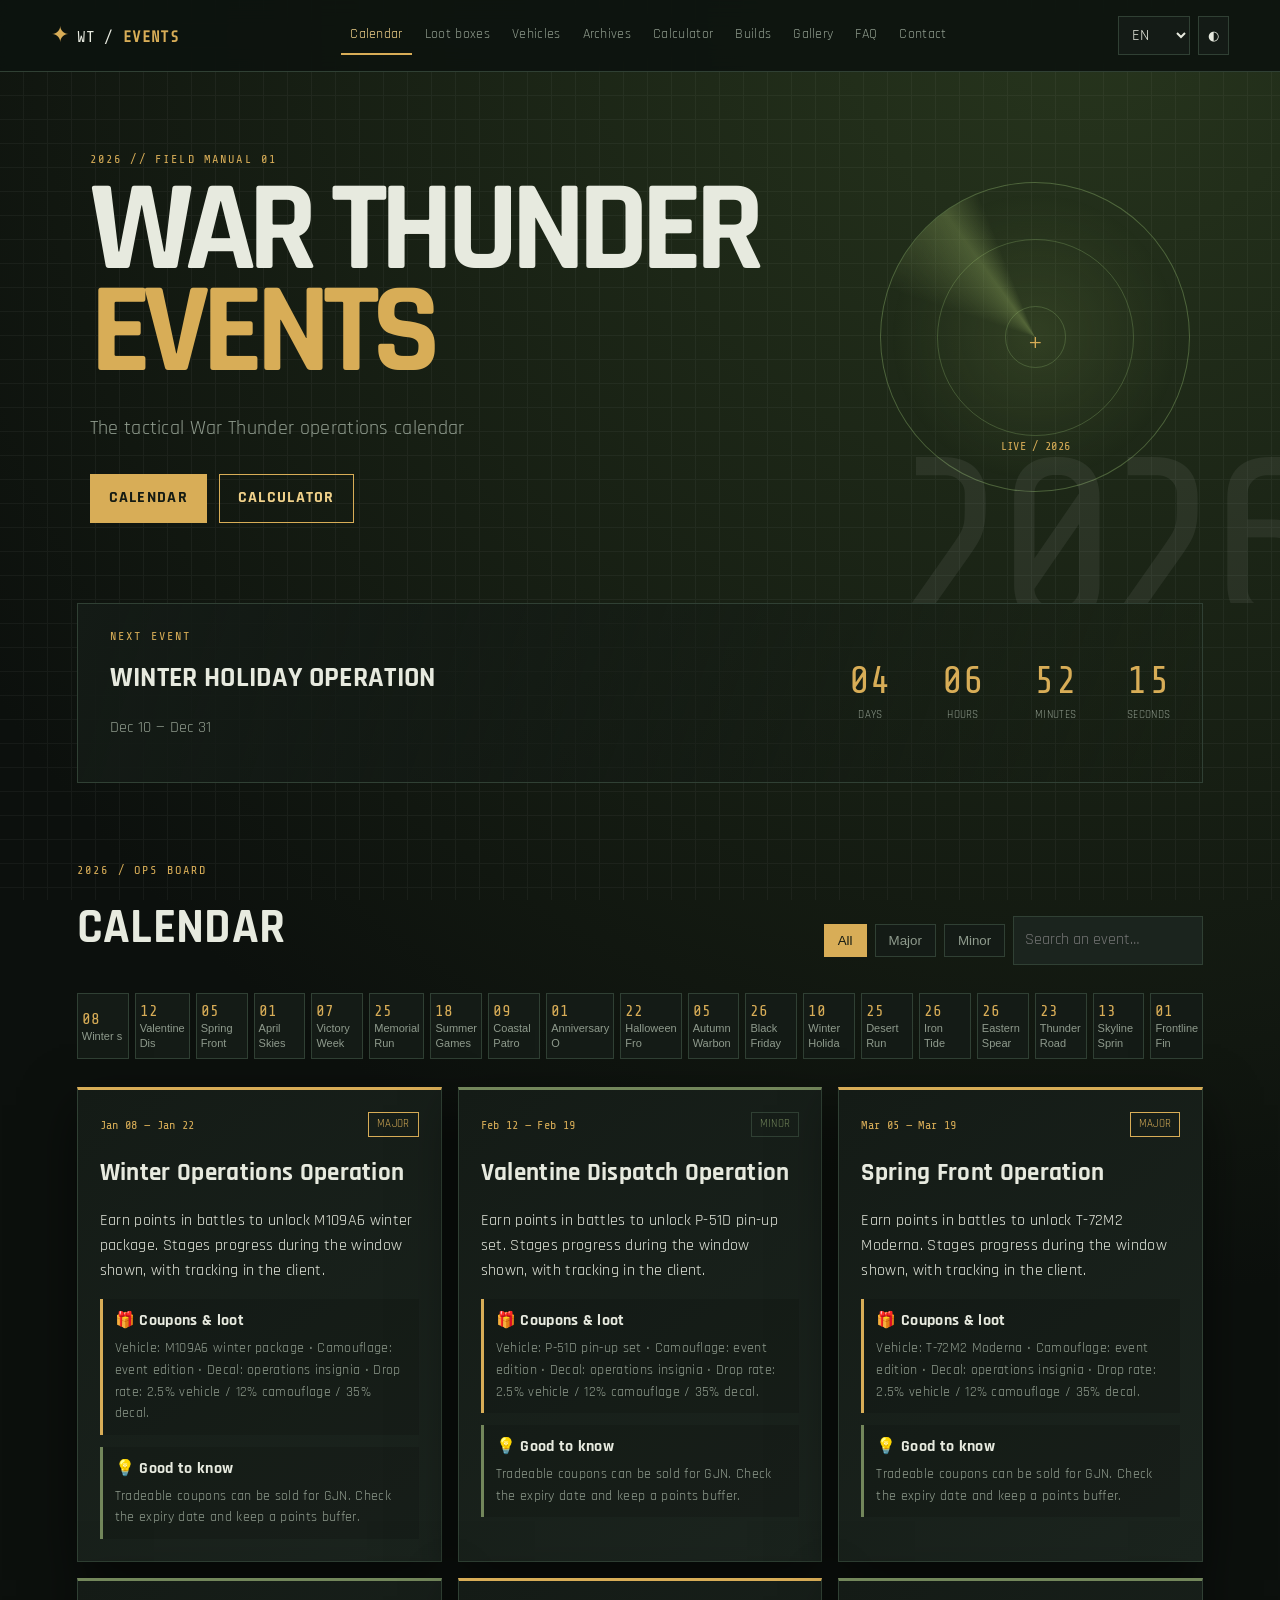
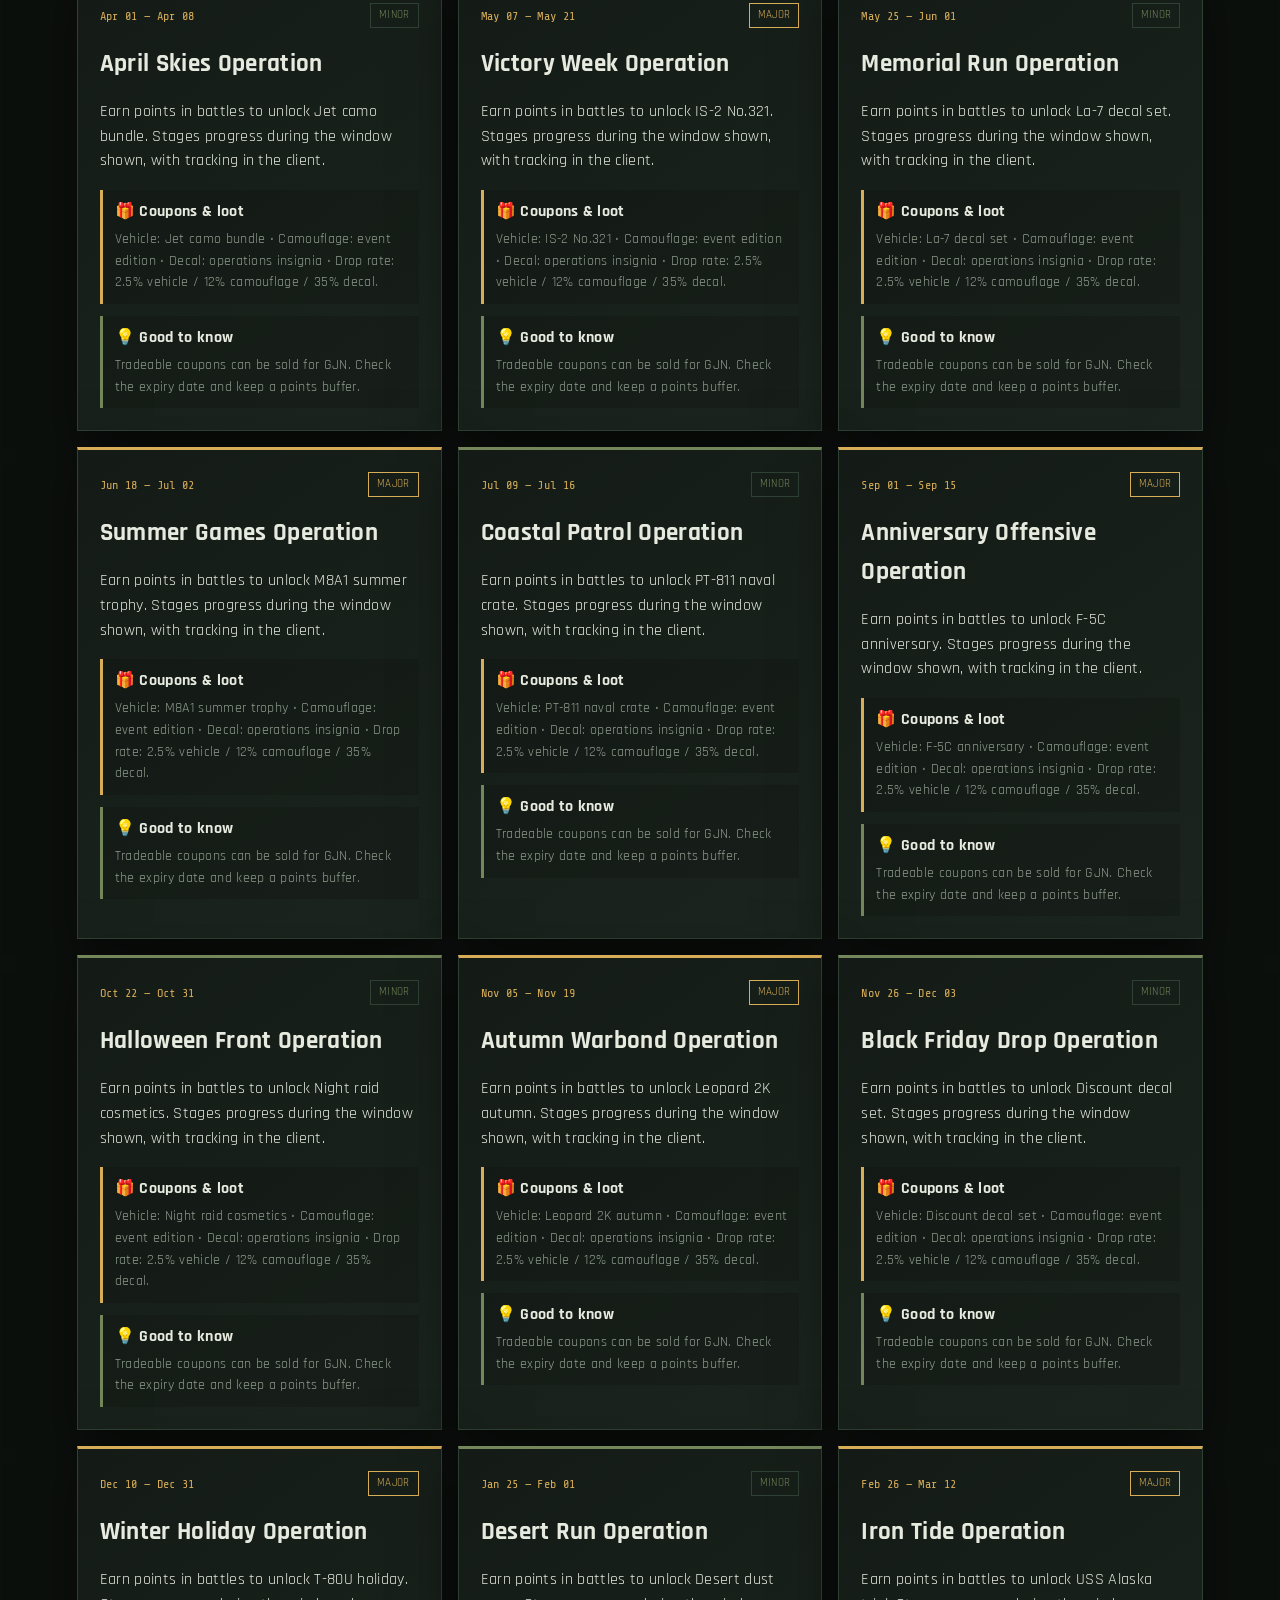
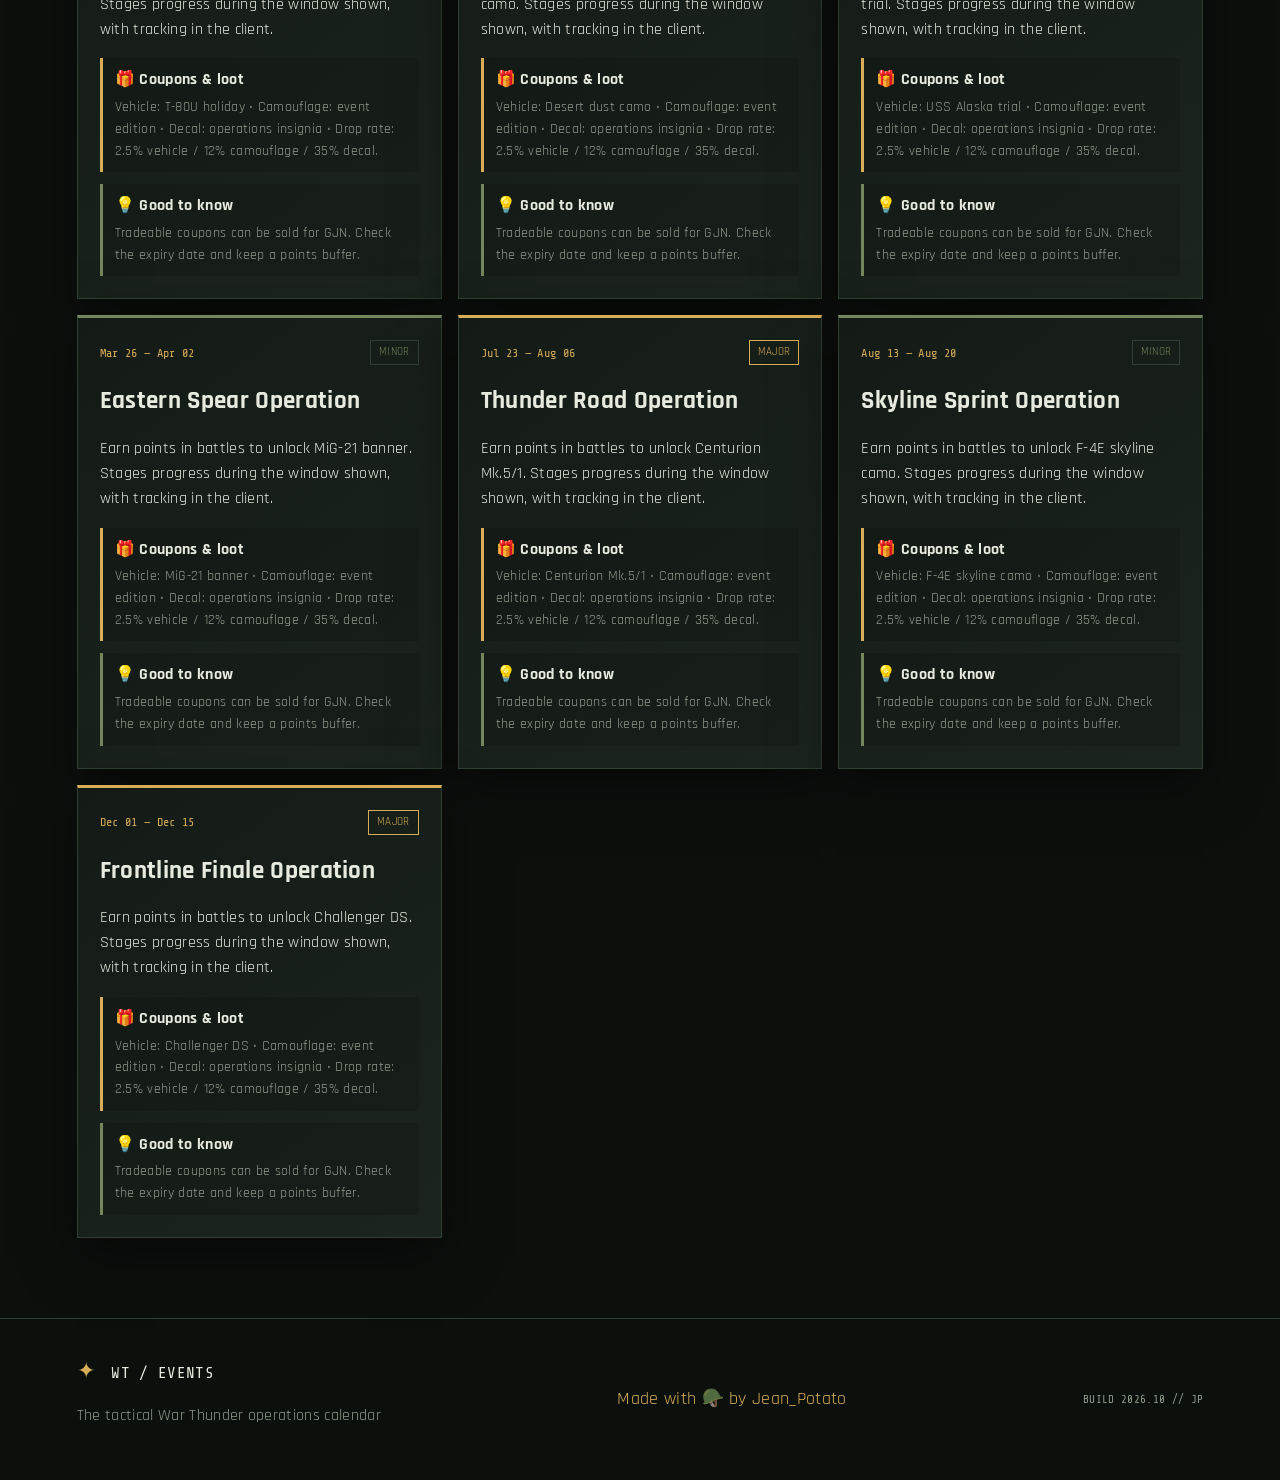
==== commit 4e8eebef: "Add files via upload" ====
--- a/index.html
+++ b/index.html
@@ -1,2 +1 @@
-<!doctype html><html lang="fr"><head><meta charset="utf-8"><meta name="viewport" content="width=device-width,initial-scale=1"><title>War Thunder Events · 2026 · by Jean_Potato</title><meta name="author" content="Jean_Potato"><meta name="description" content="Calendrier communautaire des événements War Thunder 2026"><link rel="preconnect" href="https://fonts.googleapis.com"><link href="https://fonts.googleapis.com/css2?family=Rajdhani:wght@400;500;600;700&family=Space+Mono:wght@400;700&display=swap" rel="stylesheet"><link rel="stylesheet" href="style.css"></head><body><div class="noise"></div><header class="topbar"><a class="brand" href="#top"><span class="brand-mark">WT</span><span>WAR THUNDER <i>EVENTS</i></span></a><nav><a href="#calendar">CALENDAR</a><a href="#events">EVENT INTEL</a></nav><div class="actions"><select id="lang" aria-label="Language"><option value="fr">FR</option><option value="en">EN</option><option value="ru">RU</option><option value="de">DE</option><option value="es">ES</option><option value="zh">ZH</option></select><button id="theme" class="icon-btn" aria-label="Toggle theme">☼</button></div></header><main id="top"><section class="hero"><div class="hero-copy"><p class="eyebrow">// COMMUNITY FIELD MANUAL · 2026</p><h1>EVENTS<br><em>2026</em></h1><p class="lede" data-i18n="desc">Les opérations, récompenses et fenêtres de farm de l’année.</p></div><div class="count-panel"><span class="panel-label" data-i18n="2">Prochain événement</span><h2 id="next-name">—</h2><div id="countdown" class="countdown"></div><div class="signal"><span></span> LIVE INTEL / UPDATED EVERY SECOND</div></div></section><section id="calendar" class="calendar-wrap"><div class="section-head"><div><p class="eyebrow">01 / OPERATIONS LOG</p><h2 data-i18n="calendar">CALENDAR</h2></div><div class="legend"><span><i class="dot major"></i> MAJOR</span><span><i class="dot minor"></i> MINOR</span></div></div><div class="calendar-grid"></div></section><section id="events" class="intel"><div class="section-head"><div><p class="eyebrow">02 / BRIEFING ROOM</p><h2>EVENT INTEL</h2></div><div class="controls"><input id="search" type="search" placeholder="Search event intel..."><div class="filters"><button class="active" data-filter="all">ALL</button><button data-filter="major">MAJOR</button><button data-filter="minor">MINOR</button></div></div></div><div id="cards" class="cards"></div></section></main><footer><span>WAR THUNDER EVENTS / COMMUNITY TOOL</span><span class="signature">Made with 🪖 by <strong>Jean_Potato</strong></span><span>NO OFFICIAL AFFILIATION · 2026</span></footer><script src="script.js"></script><script type="module" src="https://static.cloudflareinsights.com/beacon.min.js/v31edd6df95cf4e85bb4c19e7a9bdbcba1788362987495" integrity="sha512-iIg7k2xntmwu6/uSb5tpc/hySgZc4eoL31yB29W6tJFo2akwjPWcEqnCEdJvGexCL0KEQwVYv5BlowfhVz26hg==" data-cf-beacon='{"version":"2024.11.0","token":"8607d2a720d14b038279025b2b5a82e5","spa":2}' crossorigin="anonymous"></script>
-</body></html>
+<!doctype html><html lang="fr"><head><meta charset="utf-8"><meta name="viewport" content="width=device-width,initial-scale=1"><meta name="author" content="Jean_Potato"><meta name="description" content="War Thunder Events 2026 — by Jean_Potato"><title>War Thunder Events 2026 — WT Events 2026</title><link rel="preconnect" href="https://fonts.googleapis.com"><link href="https://fonts.googleapis.com/css2?family=Rajdhani:wght@400;500;600;700&family=Share+Tech+Mono&display=swap" rel="stylesheet"><link rel="stylesheet" href="style.css"></head><body><div id="site-header"></div><main class="page-wrap"><section class="hero"><div class="hero-copy"><p class="eyebrow">2026 // FIELD MANUAL 01</p><h1>War Thunder<br><em>Events</em></h1><p class="lede" data-i18n="tagline"></p><div class="hero-actions"><a class="button button-gold" href="#calendar" data-i18n="home"></a><a class="button button-ghost" href="calculateur.html" data-i18n="calculator"></a></div></div><div class="hero-radar"><div class="radar-ring r1"></div><div class="radar-ring r2"></div><div class="radar-sweep"></div><span class="radar-cross">+</span><div class="radar-label">LIVE / 2026</div></div></section><section class="countdown-panel"><div><p class="eyebrow" data-i18n="next"></p><h2 id="next-name">—</h2><p id="next-date" class="muted">—</p></div><div id="countdown" class="countdown"><div><b id="cd-days">00</b><small data-i18n="days"></small></div><div><b id="cd-hours">00</b><small data-i18n="hours"></small></div><div><b id="cd-minutes">00</b><small data-i18n="minutes"></small></div><div><b id="cd-seconds">00</b><small data-i18n="seconds"></small></div></div></section><section id="calendar" class="section"><div class="section-head"><div><p class="eyebrow">2026 / OPS BOARD</p><h2 data-i18n="home"></h2></div><div class="filters"><button class="filter active" data-filter="all" data-i18n="all"></button><button class="filter" data-filter="major" data-i18n="major"></button><button class="filter" data-filter="minor" data-i18n="minor"></button><input id="event-search" type="search" data-i18n-placeholder="search" placeholder="Search…"></div></div><div id="calendar-grid" class="calendar-grid"></div><div id="events-grid" class="cards-grid"></div></section></main><div id="site-footer"></div><script src="i18n.js"></script><script src="script.js"></script><script>injectLayout('index');initTheme();applyLang();if(window.pageRender) window.pageRender();</script></body></html>
--- a/style.css
+++ b/style.css
@@ -1 +1 @@
-:root{--bg:#111512;--panel:#1a201b;--panel2:#202820;--text:#e7eadf;--muted:#909a8d;--line:#354237;--gold:#d5a940;--olive:#8d9f57;--red:#d8674a;--shadow:0 20px 60px #0005}*{box-sizing:border-box}html{scroll-behavior:smooth}body{margin:0;background:var(--bg);color:var(--text);font-family:Rajdhani,sans-serif;letter-spacing:.03em}.noise{position:fixed;inset:0;opacity:.04;pointer-events:none;background-image:repeating-linear-gradient(0deg,#fff 0 1px,transparent 1px 4px);z-index:4}a{color:inherit;text-decoration:none}.topbar{height:76px;border-bottom:1px solid var(--line);display:flex;align-items:center;padding:0 5vw;gap:60px;position:sticky;top:0;background:#111512eF;backdrop-filter:blur(14px);z-index:5}.brand{display:flex;align-items:center;gap:12px;font-weight:700;font-size:14px;letter-spacing:.12em}.brand i{color:var(--gold);font-style:normal}.brand-mark{font-family:'Space Mono';color:#141812;background:var(--gold);padding:10px 6px;font-size:13px;transform:skew(-10deg)}nav{display:flex;gap:28px;font-family:'Space Mono';font-size:10px;color:var(--muted)}nav a:hover{color:var(--gold)}.actions{margin-left:auto;display:flex;gap:10px}.actions select,.icon-btn{background:var(--panel);border:1px solid var(--line);color:var(--text);padding:9px 11px;font-family:'Space Mono';font-size:11px}.icon-btn{cursor:pointer;color:var(--gold)}main{max-width:1440px;margin:auto}.hero{min-height:440px;padding:85px 7vw 70px;display:grid;grid-template-columns:1.1fr .9fr;align-items:center;gap:8vw;background:radial-gradient(circle at 78% 45%,#53633b33,transparent 35%),linear-gradient(120deg,transparent 55%,#d5a94008 55%)}.eyebrow{font:10px 'Space Mono';color:var(--gold);letter-spacing:.16em}.hero h1{font-size:clamp(78px,12vw,170px);line-height:.72;margin:28px 0 30px;letter-spacing:-.07em}.hero h1 em{color:transparent;-webkit-text-stroke:1px var(--olive);font-style:normal}.lede{color:var(--muted);font-size:18px;max-width:400px}.count-panel{border:1px solid var(--line);background:linear-gradient(135deg,#202820dd,#111512cc);padding:30px;box-shadow:var(--shadow);position:relative}.count-panel:before{content:'NEXT TRANSMISSION';position:absolute;top:-9px;left:18px;background:var(--bg);padding:0 8px;color:var(--gold);font:10px 'Space Mono'}.panel-label{font:11px 'Space Mono';color:var(--muted);text-transform:uppercase}.count-panel h2{font-size:28px;margin:10px 0 23px}.countdown{display:flex;gap:14px}.countdown span{display:flex;flex-direction:column;border-left:2px solid var(--gold);padding-left:10px;min-width:60px}.countdown b{font:700 31px 'Space Mono';color:var(--text)}.countdown small{font:9px 'Space Mono';color:var(--muted);margin-top:4px}.signal{margin-top:28px;color:var(--muted);font:9px 'Space Mono'}.signal span{display:inline-block;width:7px;height:7px;border-radius:50%;background:#8dcc5d;box-shadow:0 0 12px #8dcc5d;margin-right:6px}.calendar-wrap,.intel{padding:68px 5vw}.section-head{display:flex;align-items:end;justify-content:space-between;border-bottom:1px solid var(--line);padding-bottom:18px;margin-bottom:28px}.section-head h2{font-size:42px;letter-spacing:-.04em;margin:8px 0 0}.legend{display:flex;gap:20px;font:10px 'Space Mono';color:var(--muted)}.dot{display:inline-block;width:8px;height:8px;margin-right:6px;background:var(--gold)}.dot.minor{background:var(--olive)}.calendar-grid{display:grid;grid-template-columns:repeat(4,1fr);gap:24px}.month{background:var(--panel);border:1px solid var(--line);padding:15px}.month h3{font-size:20px;margin:0 0 14px}.month h3 small{color:var(--muted);font:10px 'Space Mono'}.weekdays,.days{display:grid;grid-template-columns:repeat(7,1fr);gap:3px}.weekdays b{font:9px 'Space Mono';color:var(--muted);text-align:center;padding-bottom:6px}.day{height:30px;border:0;background:transparent;color:var(--muted);font:12px 'Space Mono';position:relative;cursor:default}.day.has-event{color:var(--text);background:#303c2c;cursor:pointer;font-weight:700}.day.has-event:hover{background:var(--gold);color:#111}.day em{position:absolute;width:4px;height:4px;border-radius:50%;background:var(--gold);bottom:3px;left:calc(50% - 2px)}.controls{display:flex;gap:12px;align-items:center}input{background:var(--panel);border:1px solid var(--line);color:var(--text);padding:12px 14px;font-family:'Space Mono';font-size:11px;width:220px}.filters{display:flex;border:1px solid var(--line)}.filters button{background:transparent;border:0;border-right:1px solid var(--line);color:var(--muted);padding:12px 13px;font:10px 'Space Mono';cursor:pointer}.filters button:last-child{border:0}.filters button.active,.filters button:hover{background:var(--gold);color:#111}.cards{display:grid;grid-template-columns:repeat(3,1fr);gap:18px}.event-card{background:var(--panel);border:1px solid var(--line);padding:22px;min-height:300px;animation:rise .5s both;animation-delay:calc(var(--i)*.025s);transition:.2s}.event-card:hover{transform:translateY(-4px);border-color:var(--gold);box-shadow:var(--shadow)}.card-head{display:flex;justify-content:space-between;align-items:center;font:9px 'Space Mono';color:var(--muted)}.tag{color:var(--gold);border:1px solid var(--gold);padding:4px 7px}.minor .tag{color:var(--olive);border-color:var(--olive)}.event-card h3{font-size:27px;line-height:1;margin:22px 0 12px}.event-card>p{color:var(--muted);font-size:15px;line-height:1.35;min-height:48px}.detail{border-top:1px solid var(--line);padding-top:12px;margin-top:14px}.detail strong{color:var(--gold);font:10px 'Space Mono'}.detail p{font-size:13px;line-height:1.35;margin:6px 0;color:#bec6b9}.empty{color:var(--muted)}footer{border-top:1px solid var(--line);padding:25px 5vw;display:flex;justify-content:space-between;color:var(--muted);font:9px 'Space Mono'}footer .signature{color:var(--olive);letter-spacing:.08em}footer .signature strong{color:var(--gold);font-weight:700}@keyframes rise{from{opacity:0;transform:translateY(12px)}to{opacity:1;transform:none}}[data-theme=light]{--bg:#e5e7dc;--panel:#f4f5ed;--panel2:#fff;--text:#1c261c;--muted:#687265;--line:#c4cbb9;--shadow:0 15px 35px #5a624622}.calendar-wrap,.intel{scroll-margin-top:70px}@media(max-width:900px){.hero{grid-template-columns:1fr;min-height:auto}.calendar-grid{grid-template-columns:repeat(3,1fr)}.cards{grid-template-columns:repeat(2,1fr)}nav{display:none}}@media(max-width:600px){.topbar{padding:0 18px}.hero{padding:65px 22px}.calendar-wrap,.intel{padding:48px 18px}.calendar-grid{grid-template-columns:repeat(2,1fr);gap:10px}.cards{grid-template-columns:1fr}.section-head{align-items:start;gap:18px;flex-direction:column}.controls{width:100%;flex-direction:column;align-items:stretch}.controls input{width:100%}.filters{justify-content:space-around}.hero h1{font-size:82px}.count-panel{padding:22px}footer{flex-direction:column;gap:10px}}
+:root{--bg:#0c100d;--panel:#141b16;--panel2:#1b241e;--text:#e7eadf;--muted:#8f9b8d;--line:#304034;--gold:#d8ad57;--gold2:#f0d18a;--olive:#73875b;--red:#d36b4e;--shadow:0 18px 50px #0008}*{box-sizing:border-box}html{scroll-behavior:smooth}body{margin:0;background:radial-gradient(circle at 85% 0,#27351d 0,transparent 27%),var(--bg);color:var(--text);font:16px/1.55 Rajdhani,system-ui,sans-serif;letter-spacing:.02em}body:before{content:"";position:fixed;inset:0;pointer-events:none;opacity:.045;background-image:linear-gradient(transparent 95%,#fff 96%),linear-gradient(90deg,transparent 95%,#fff 96%);background-size:24px 24px;z-index:-1}body.light{--bg:#eef0e8;--panel:#fff;--panel2:#e5e9df;--text:#182019;--muted:#607062;--line:#c4cec0;--shadow:0 18px 50px #53604422;background:radial-gradient(circle at 85% 0,#d9e0c7,transparent 32%),var(--bg)}a{color:inherit;text-decoration:none}.topbar{height:72px;border-bottom:1px solid var(--line);display:flex;align-items:center;padding:0 clamp(18px,4vw,64px);gap:28px;background:#0d130fe8;backdrop-filter:blur(14px);position:sticky;top:0;z-index:5}.light .topbar{background:#f7f9f1e8}.logo{font-family:'Share Tech Mono',monospace;font-size:16px;white-space:nowrap}.logo-mark{color:var(--gold);font-size:22px;margin-right:7px}.logo b{color:var(--gold)}nav{display:flex;gap:4px;align-items:center;flex:1;justify-content:center}nav a{color:var(--muted);font-size:14px;padding:8px 9px;border-bottom:2px solid transparent}nav a:hover,nav a.active{color:var(--gold2);border-color:var(--gold)}.tools{display:flex;gap:8px}.tools select,.theme-toggle,.nav-toggle{background:var(--panel);border:1px solid var(--line);color:var(--text);padding:7px 9px}.theme-toggle{cursor:pointer}.nav-toggle{display:none}.page-wrap{max-width:1440px;margin:auto}.hero{min-height:500px;padding:80px clamp(24px,7vw,110px);display:flex;align-items:center;justify-content:space-between;position:relative;overflow:hidden}.hero:after{content:'2026';position:absolute;right:-30px;bottom:-80px;font:240px 'Share Tech Mono';color:#fff1;letter-spacing:-.1em}.hero-copy{position:relative;z-index:1}.eyebrow{color:var(--gold);font:12px 'Share Tech Mono';letter-spacing:.18em;margin:0 0 14px}.hero h1{font-size:clamp(60px,10vw,140px);line-height:.8;margin:0 0 28px;text-transform:uppercase;letter-spacing:-.06em}.hero h1 em{color:var(--gold);font-style:normal}.lede{font-size:20px;color:var(--muted);max-width:480px}.hero-actions{display:flex;gap:12px;margin-top:30px}.button{display:inline-block;border:1px solid var(--gold);padding:11px 18px;font-weight:700;text-transform:uppercase;letter-spacing:.08em;cursor:pointer}.button-gold{background:var(--gold);color:#151b13}.button-ghost{color:var(--gold2)}.hero-radar{width:310px;height:310px;border:1px solid #77975a88;border-radius:50%;position:relative;background:radial-gradient(circle,#768e4b33,transparent 66%)}.radar-ring{position:absolute;border:1px solid #77975a66;border-radius:50%;inset:18%;}.radar-ring.r2{inset:40%}.radar-sweep{position:absolute;inset:0;border-radius:50%;background:conic-gradient(from 0deg,transparent 0 80%,#b8d47744 90%,transparent 94%);animation:spin 5s linear infinite}.radar-cross{position:absolute;inset:45%;text-align:center;color:var(--gold);font-size:28px}.radar-label{position:absolute;bottom:38px;left:0;right:0;text-align:center;color:var(--gold);font:12px 'Share Tech Mono'}@keyframes spin{to{transform:rotate(360deg)}}.countdown-panel{margin:0 clamp(18px,6vw,90px);padding:25px 32px;border:1px solid var(--line);background:linear-gradient(110deg,var(--panel),transparent);display:flex;justify-content:space-between;align-items:center}.countdown-panel h2{margin:0;text-transform:uppercase;font-size:28px}.muted{color:var(--muted)}.countdown{display:flex;gap:clamp(15px,4vw,50px)}.countdown div{text-align:center}.countdown b{display:block;font:38px 'Share Tech Mono';color:var(--gold)}.countdown small{font-size:11px;color:var(--muted)}.section,.content-narrow{padding:80px clamp(18px,6vw,90px)}.section-head{display:flex;justify-content:space-between;align-items:end;margin-bottom:28px}.section h2,.page-hero h1{font-size:48px;margin:0;text-transform:uppercase}.filters{display:flex;gap:8px;align-items:center}.filter{border:1px solid var(--line);background:var(--panel);color:var(--muted);padding:8px 13px;cursor:pointer}.filter.active{color:#151b13;background:var(--gold);border-color:var(--gold)}input,textarea,select{width:100%;background:var(--panel2);color:var(--text);border:1px solid var(--line);padding:11px;font:inherit}#event-search{width:190px}.calendar-grid{display:grid;grid-template-columns:repeat(19,1fr);gap:6px;margin-bottom:28px}.day-pill{border:1px solid var(--line);background:var(--panel);color:var(--text);padding:8px 4px;cursor:pointer;min-height:64px;text-align:left}.day-pill:hover{border-color:var(--gold)}.day-pill b{display:block;color:var(--gold);font:16px 'Share Tech Mono'}.day-pill span{font-size:11px;color:var(--muted)}.cards-grid{display:grid;grid-template-columns:repeat(3,1fr);gap:16px}.event-card,.panel{background:linear-gradient(145deg,var(--panel),var(--panel2));border:1px solid var(--line);padding:22px;box-shadow:var(--shadow)}.event-card{border-top:3px solid var(--olive);transition:.2s}.event-card:hover{transform:translateY(-4px);border-color:var(--gold)}.event-card.major{border-top-color:var(--gold)}.event-meta,.vehicle-foot{display:flex;justify-content:space-between;align-items:center;gap:8px}.date-chip{font:12px 'Share Tech Mono';color:var(--gold)}.badge{font-size:11px;padding:3px 8px;border:1px solid var(--line);text-transform:uppercase}.badge.major{color:var(--gold);border-color:var(--gold)}.badge.minor{color:var(--olive)}.event-card h3{font-size:25px;margin:17px 0 8px}.event-block{padding:10px 12px;margin-top:12px;border-left:3px solid var(--gold);background:#0002}.event-block.tip{border-color:var(--olive)}.event-block p{margin:4px 0 0;color:var(--muted);font-size:14px}.page-hero{padding:65px 0 45px;border-bottom:1px solid var(--line);margin-bottom:38px}.page-hero h1{font-size:clamp(42px,7vw,84px)}.hero-rule{display:block;width:90px;border-bottom:4px solid var(--gold);margin-top:20px}.info-grid,.build-grid,.contact-grid{display:grid;grid-template-columns:repeat(2,1fr);gap:18px}.build-grid{grid-template-columns:repeat(3,1fr)}.number{color:var(--gold);font:22px 'Share Tech Mono'}.panel h3{font-size:25px;margin:9px 0}.table-wrap{overflow:auto;margin-top:28px}.table-wrap table{width:100%;border-collapse:collapse;background:var(--panel)}th,td{padding:14px;text-align:left;border-bottom:1px solid var(--line)}th{color:var(--gold);font:12px 'Share Tech Mono'}.good{color:#9ed37c;border-color:#9ed37c}.warn{color:#e5c06b;border-color:#e5c06b}.bad{color:#e28a72;border-color:#e28a72}.callout,.warning-box{border-left:4px solid var(--gold);padding:14px 18px;background:var(--panel2);margin-top:28px}.timeline{border-left:1px solid var(--gold);padding-left:30px}.timeline article{display:flex;gap:25px;margin-bottom:38px}.timeline time{color:var(--gold);font:22px 'Share Tech Mono'}.calculator{max-width:850px}.form-grid{display:grid;grid-template-columns:1fr 1fr 1fr;gap:15px;margin-bottom:24px}label span{display:block;color:var(--muted);margin-bottom:6px}.result-box{margin-top:22px;border-top:1px solid var(--line);padding-top:20px;display:flex;gap:28px;align-items:center}.result-box strong{font:36px 'Share Tech Mono';color:var(--gold)}.result-box span{color:var(--muted)}.result-box em{margin-left:auto;color:var(--olive);font-style:normal}.build-icon{font-size:32px;color:var(--gold)}.build ul{padding-left:20px;color:var(--muted)}.gallery-grid{display:grid;grid-template-columns:repeat(4,1fr);gap:15px}.gallery-tile{height:240px;padding:20px;display:flex;flex-direction:column;justify-content:end;border:1px solid var(--line);position:relative;overflow:hidden}.gallery-tile:before{content:'';position:absolute;inset:0;background:repeating-linear-gradient(130deg,#fff0 0 9px,#fff2 10px 12px);opacity:.4}.gallery-tile>*{position:relative}.tile-olive{background:linear-gradient(140deg,#34472c,#10180e)}.tile-sand{background:linear-gradient(140deg,#a68352,#352713)}.tile-red{background:linear-gradient(140deg,#783e33,#1a1110)}.tile-night{background:linear-gradient(140deg,#27385a,#080e18)}.rarity{align-self:start;border:1px solid;padding:3px 7px;font:11px 'Share Tech Mono'}.rare{color:#9bd07d}.epic{color:#d99cff}.common{color:#ddd}.legendary{color:#ffd36d}.gallery-tile h3{font-size:25px;margin:8px 0}.gallery-tile p{margin:0;color:#ddd}.faq-list details{border-bottom:1px solid var(--line);padding:20px 0}.faq-list summary{cursor:pointer;color:var(--gold2);font-size:21px}.faq-list p{color:var(--muted);max-width:800px}.contact-grid{grid-template-columns:1.3fr .7fr}.contact-grid label{display:block;margin-bottom:14px}.contact-grid textarea{resize:vertical}.signature{color:var(--gold);font-size:18px}.credits{align-self:start}footer{border-top:1px solid var(--line);padding:35px clamp(18px,6vw,90px);display:flex;justify-content:space-between;gap:20px;align-items:center;background:#0b100c}.light footer{background:#dfe5d6}.footer-code{font:11px 'Share Tech Mono';color:var(--muted)}@media(max-width:1050px){nav{gap:0}nav a{font-size:12px;padding:7px 5px}.calendar-grid{grid-template-columns:repeat(10,1fr)}}@media(max-width:750px){.topbar{height:62px}.topbar nav{display:none;position:absolute;top:62px;left:0;right:0;background:var(--panel);padding:14px;flex-wrap:wrap;justify-content:flex-start;border-bottom:1px solid var(--line)}.nav-open nav{display:flex}.nav-toggle{display:block;color:var(--gold);cursor:pointer}.hero{min-height:650px;display:block;padding-top:70px}.hero-radar{width:220px;height:220px;margin:55px auto 0}.hero h1{font-size:68px}.countdown-panel,.section-head{display:block}.countdown{margin-top:24px;justify-content:space-between}.filters{margin-top:20px;flex-wrap:wrap}.cards-grid,.build-grid,.info-grid,.contact-grid{grid-template-columns:1fr}.calendar-grid{grid-template-columns:repeat(5,1fr)}#event-search{width:100%;order:2}.form-grid{grid-template-columns:1fr}.gallery-grid{grid-template-columns:repeat(2,1fr)}.gallery-tile{height:190px}footer{display:block}.footer-code{margin-top:15px}.result-box{display:block}.result-box em{display:block;margin-top:12px}}
